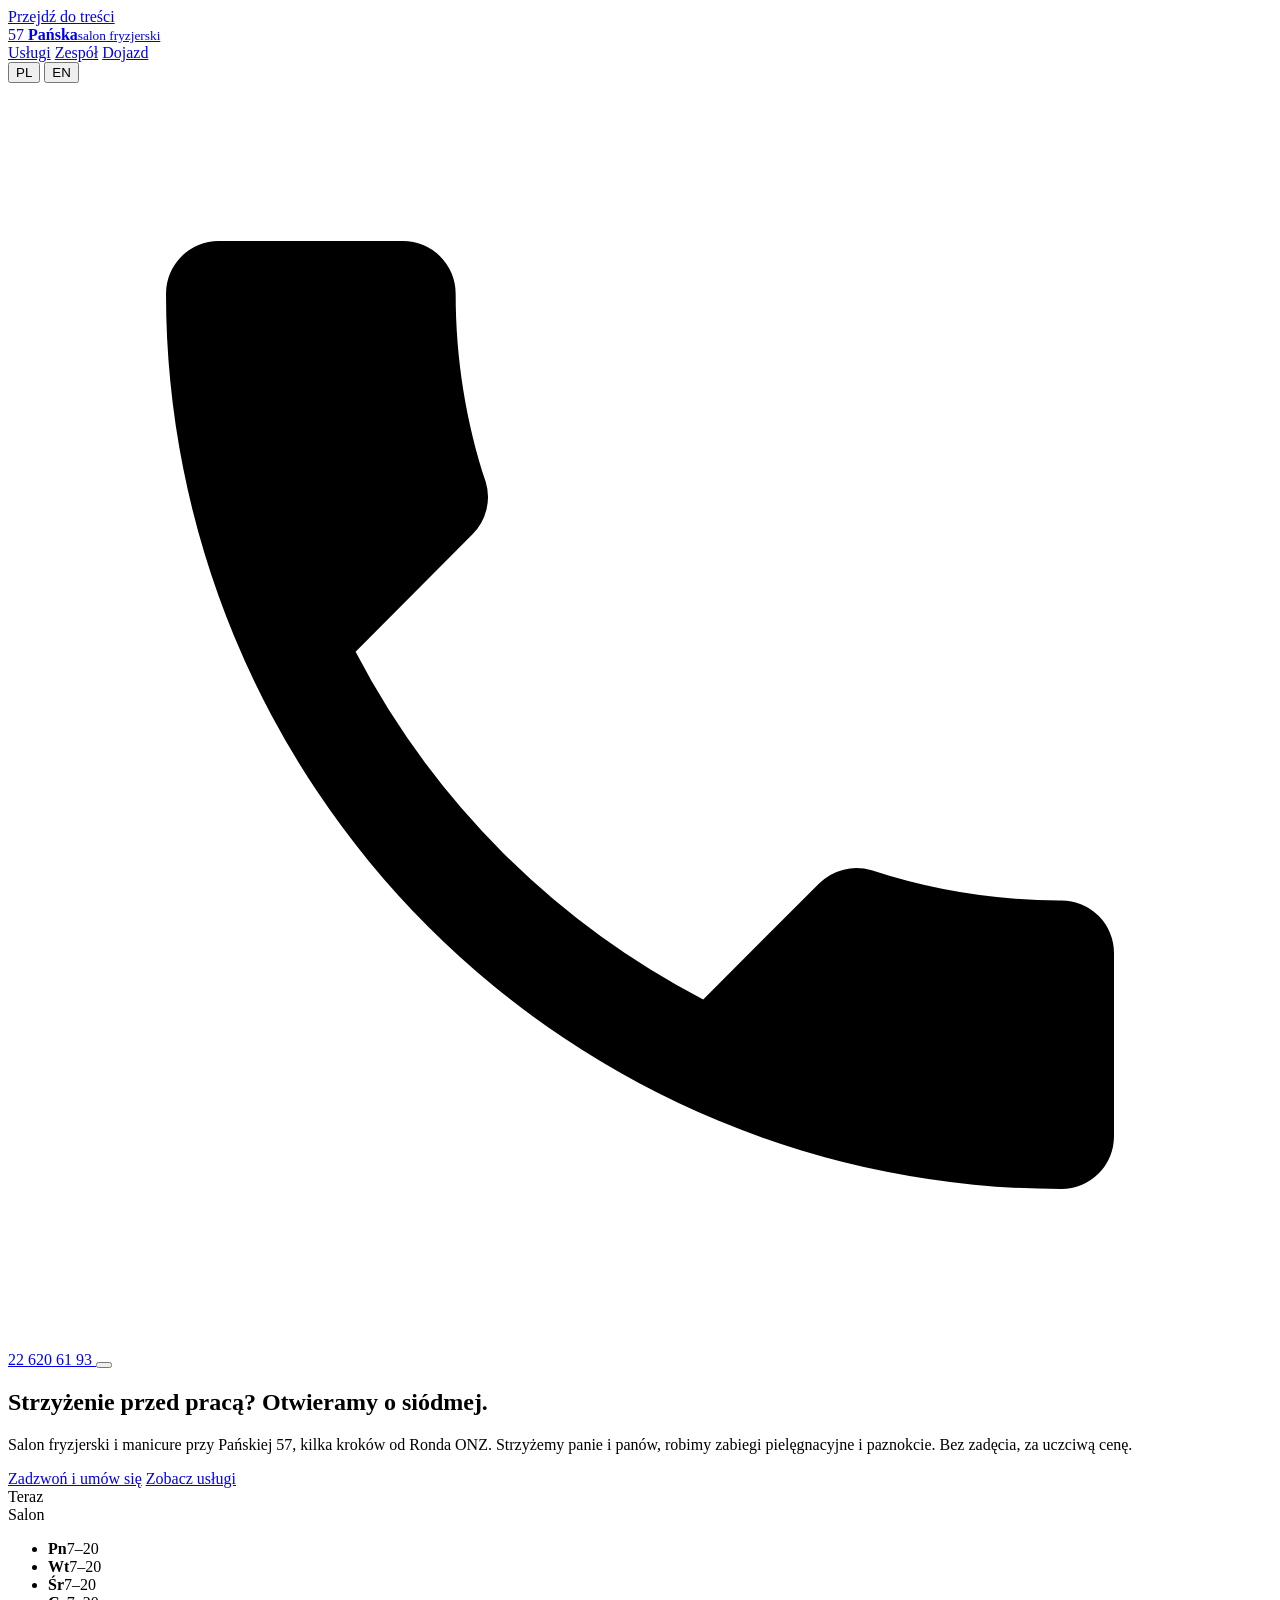
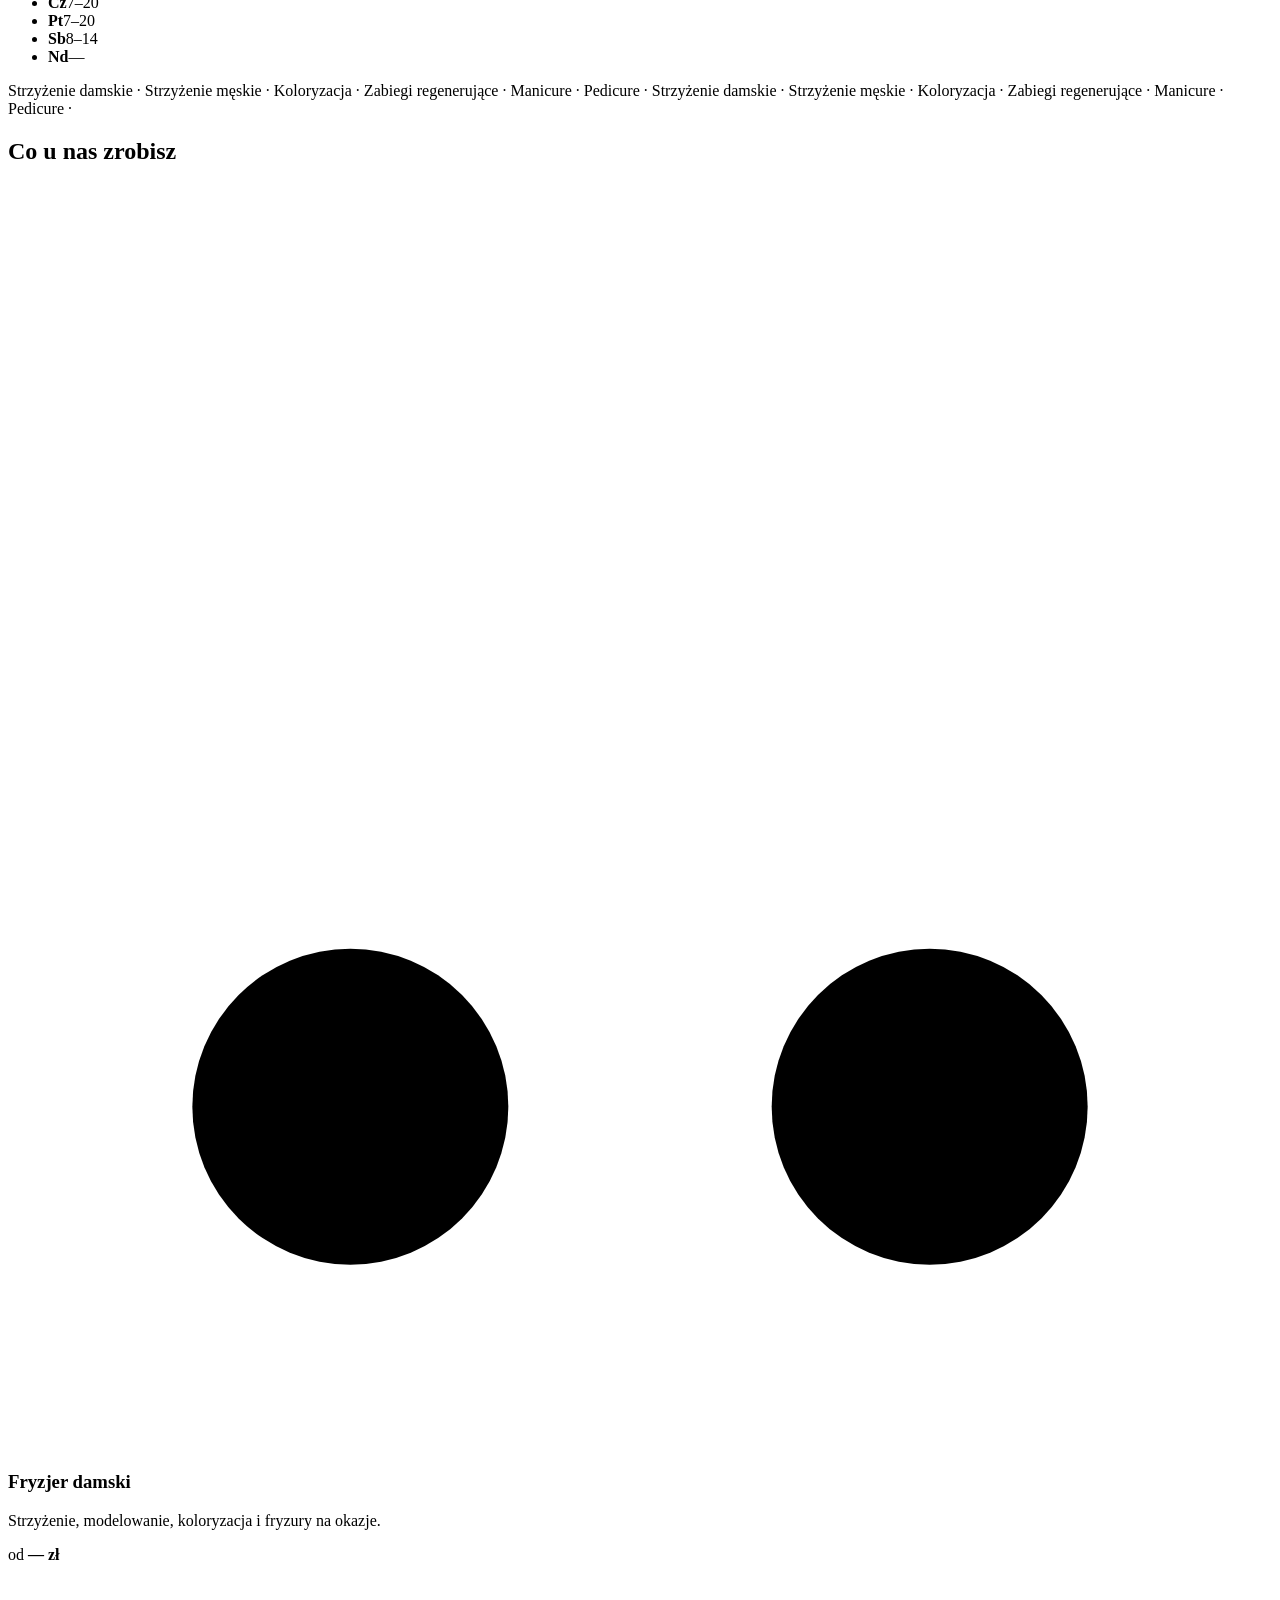
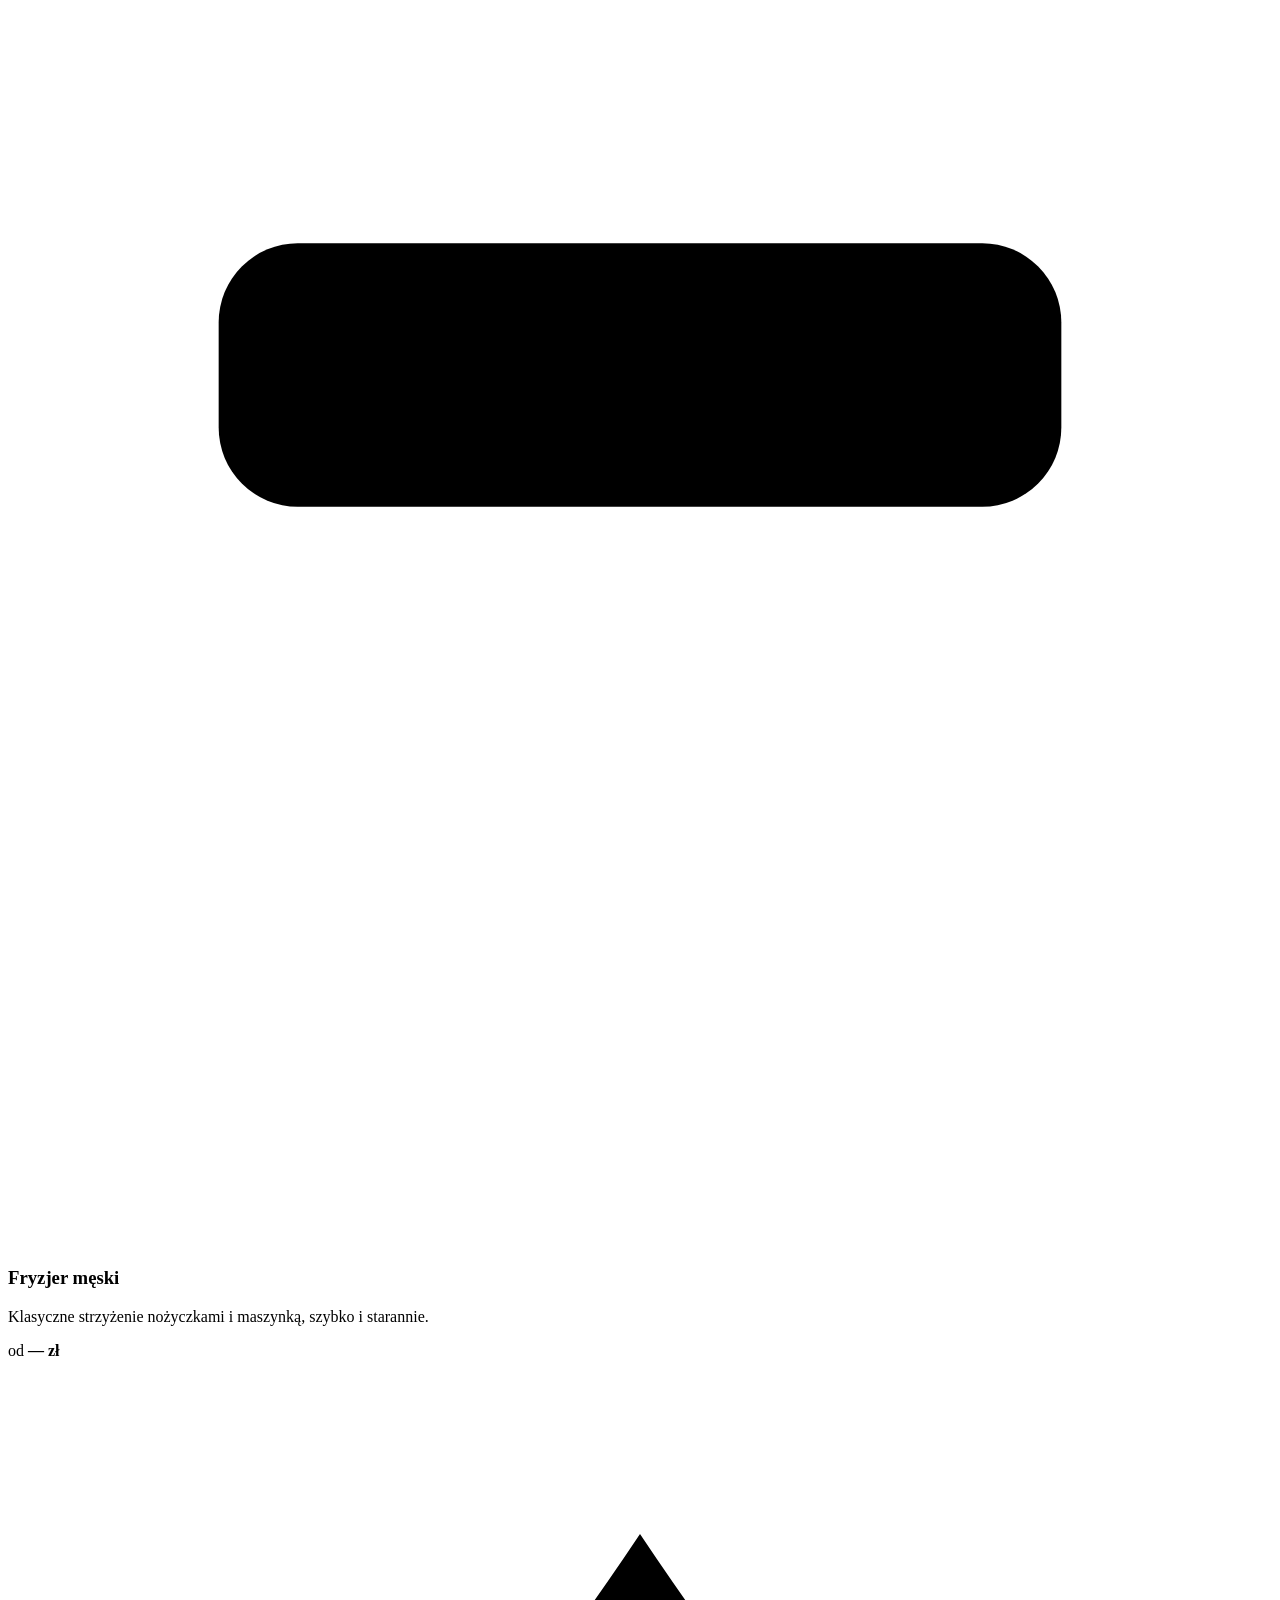
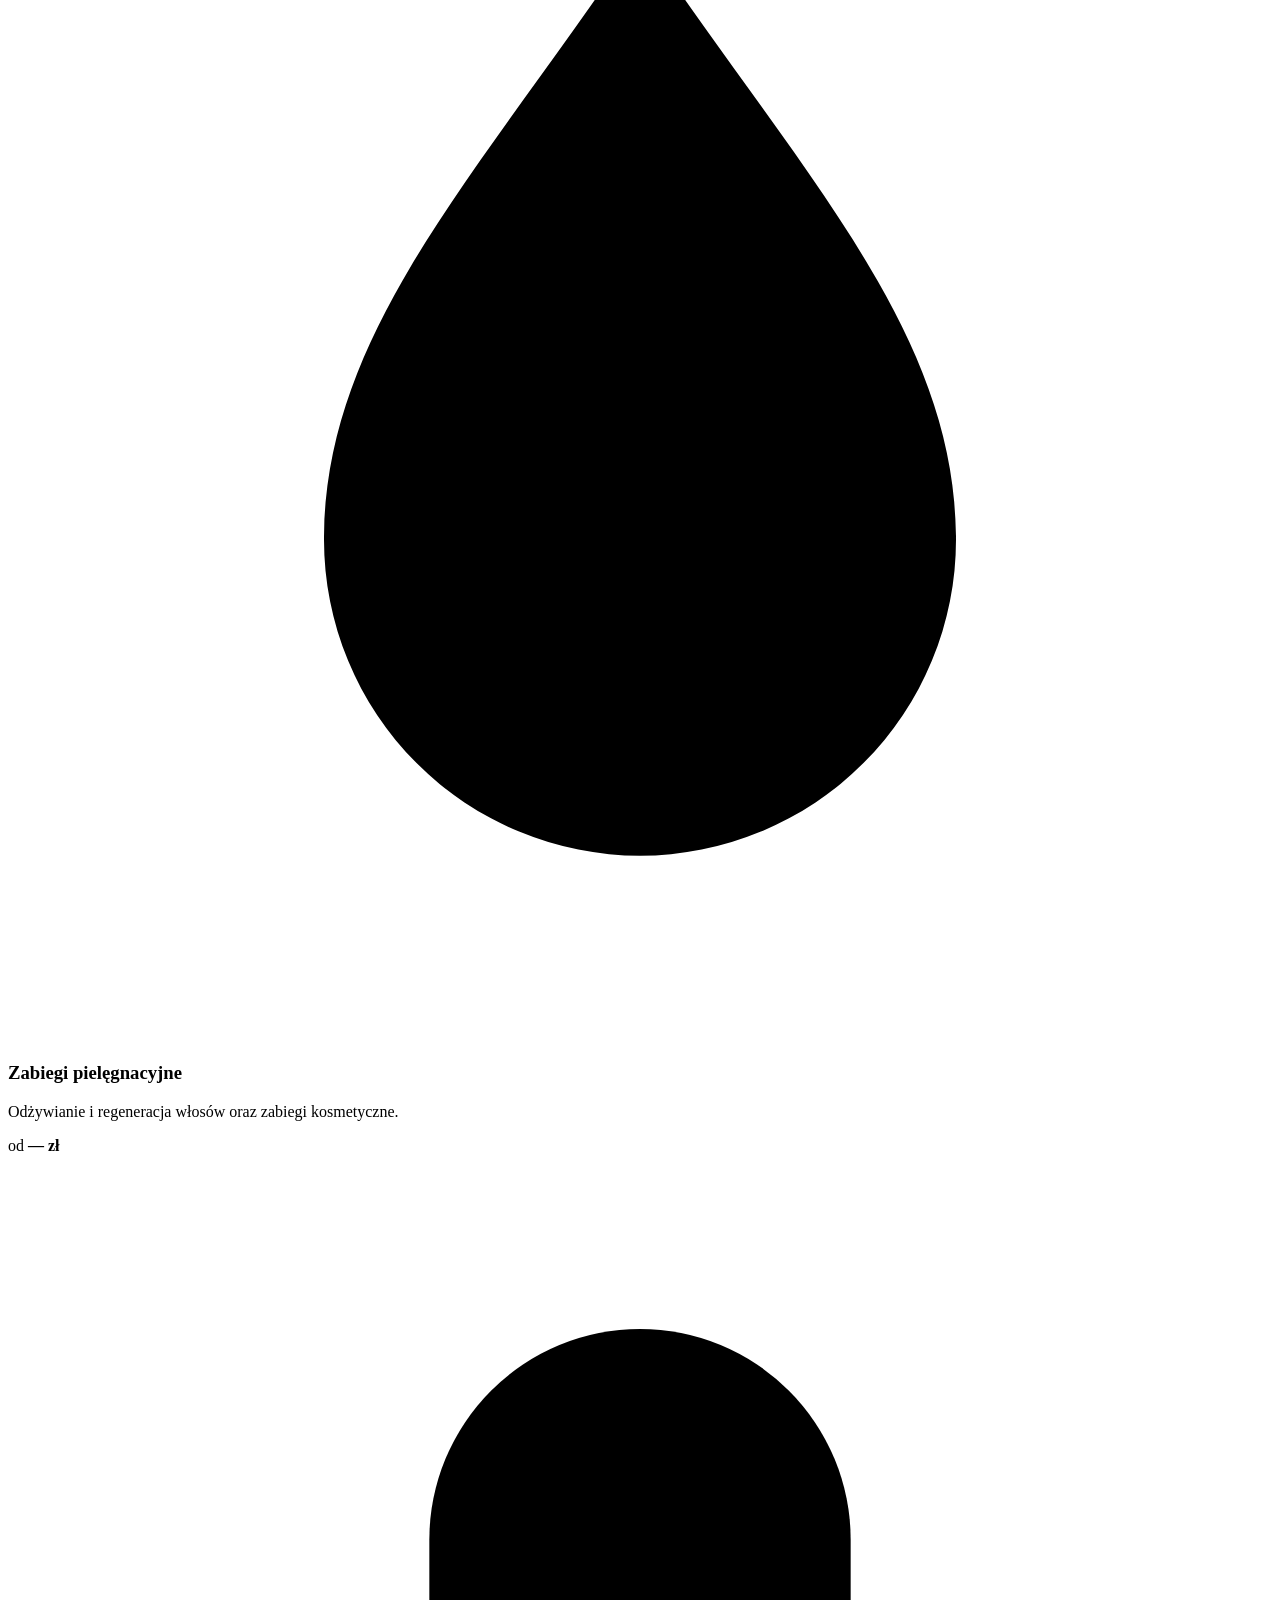
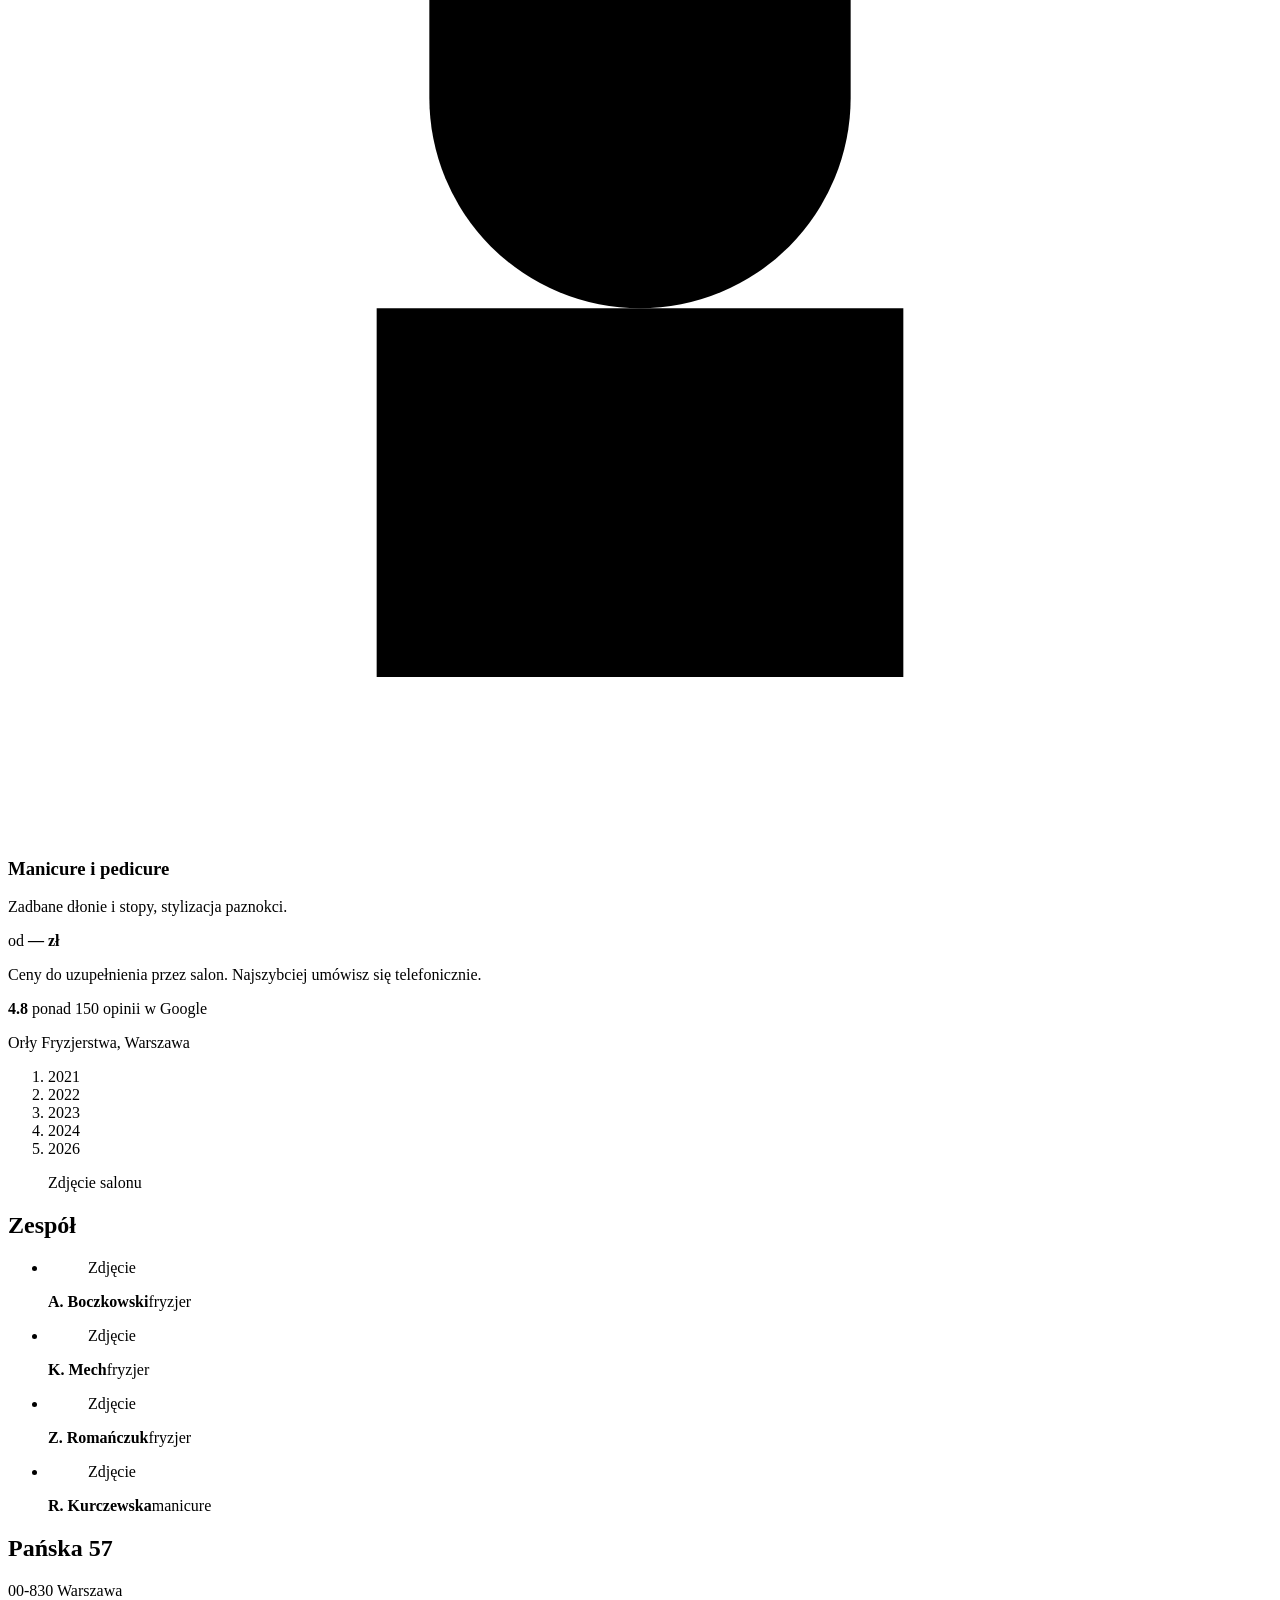
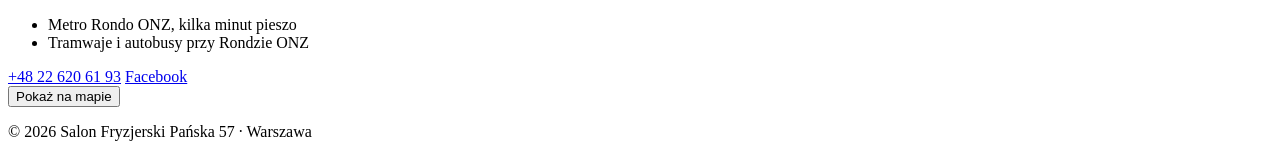
==== panska57/index.html @ f9789826 "Add panska57" ====
<!doctype html>
<html lang="pl">
<head>
  <meta charset="utf-8">
  <meta name="viewport" content="width=device-width, initial-scale=1">
  <meta name="robots" content="noindex, nofollow">
  <title>Salon Fryzjerski Pańska 57 · Warszawa · od 7:00</title>
  <meta name="description" content="Salon fryzjerski i manicure przy Pańskiej 57 w Warszawie. Otwarte od 7:00 rano, strzyżenie damskie i męskie, zabiegi pielęgnacyjne, manicure.">
  <meta name="theme-color" content="#12352b">
  <link rel="preconnect" href="https://fonts.googleapis.com">
  <link rel="preconnect" href="https://fonts.gstatic.com" crossorigin>
  <link rel="stylesheet" href="https://fonts.googleapis.com/css2?family=Zilla+Slab:wght@600;700&family=Work+Sans:wght@400..700&display=swap">
  <link rel="stylesheet" href="css/style.css">
</head>
<body>
  <a class="skip" href="#main" data-i18n="skip">Przejdź do treści</a>

  <header class="top">
    <a class="sign" href="#main">
      <span class="sign__no">57</span>
      <span class="sign__name"><b>Pańska</b><small data-i18n="sign.sub">salon fryzjerski</small></span>
    </a>
    <nav class="nav" id="nav" aria-label="Menu">
      <a href="#uslugi" data-i18n="nav.services">Usługi</a>
      <a href="#zespol" data-i18n="nav.team">Zespół</a>
      <a href="#dojazd" data-i18n="nav.visit">Dojazd</a>
    </nav>
    <div class="top__side">
      <div class="langs" role="group" aria-label="Język">
        <button type="button" data-lang="pl" aria-pressed="true">PL</button>
        <button type="button" data-lang="en" aria-pressed="false">EN</button>
      </div>
      <a class="call" href="tel:+48226206193" aria-label="Zadzwoń">
        <svg viewBox="0 0 24 24" aria-hidden="true"><path d="M6.6 10.8a15.5 15.5 0 0 0 6.6 6.6l2.2-2.2a1 1 0 0 1 1-.25 11.4 11.4 0 0 0 3.6.57 1 1 0 0 1 1 1V20a1 1 0 0 1-1 1A17 17 0 0 1 3 4a1 1 0 0 1 1-1h3.5a1 1 0 0 1 1 1c0 1.25.2 2.45.57 3.57a1 1 0 0 1-.25 1z"/></svg>
        <span>22 620 61 93</span>
      </a>
      <button class="burger" id="burger" type="button" aria-expanded="false" aria-controls="nav" aria-label="Menu">
        <span></span><span></span>
      </button>
    </div>
  </header>

  <main id="main">
    <section class="hero">
      <div class="hero__text">
        <h1 data-i18n="hero.title">Strzyżenie przed pracą? Otwieramy o&nbsp;siódmej.</h1>
        <p class="hero__lead" data-i18n="hero.lead">Salon fryzjerski i&nbsp;manicure przy Pańskiej 57, kilka kroków od Ronda ONZ. Strzyżemy panie i&nbsp;panów, robimy zabiegi pielęgnacyjne i&nbsp;paznokcie. Bez zadęcia, za uczciwą cenę.</p>
        <div class="hero__actions">
          <a class="btn" href="tel:+48226206193" data-i18n="cta.call">Zadzwoń i umów się</a>
          <a class="btn btn--alt" href="#uslugi" data-i18n="cta.services">Zobacz usługi</a>
        </div>
      </div>

      <div class="board" aria-live="polite">
        <div class="board__row">
          <span class="board__label" data-i18n="board.now">Teraz</span>
          <span class="flaps" id="clock"></span>
        </div>
        <div class="board__row">
          <span class="board__label" data-i18n="board.state">Salon</span>
          <span class="board__state" id="state"></span>
        </div>
        <ul class="board__week" id="week">
          <li data-day="1"><b data-i18n="d.mon">Pn</b><span>7–20</span></li>
          <li data-day="2"><b data-i18n="d.tue">Wt</b><span>7–20</span></li>
          <li data-day="3"><b data-i18n="d.wed">Śr</b><span>7–20</span></li>
          <li data-day="4"><b data-i18n="d.thu">Cz</b><span>7–20</span></li>
          <li data-day="5"><b data-i18n="d.fri">Pt</b><span>7–20</span></li>
          <li data-day="6"><b data-i18n="d.sat">Sb</b><span>8–14</span></li>
          <li data-day="0"><b data-i18n="d.sun">Nd</b><span>—</span></li>
        </ul>
      </div>
    </section>

    <div class="stripe" aria-hidden="true">
      <span data-i18n="stripe">Strzyżenie damskie · Strzyżenie męskie · Koloryzacja · Zabiegi regenerujące · Manicure · Pedicure ·</span>
      <span data-i18n="stripe">Strzyżenie damskie · Strzyżenie męskie · Koloryzacja · Zabiegi regenerujące · Manicure · Pedicure ·</span>
    </div>

    <section class="services" id="uslugi">
      <h2 data-i18n="services.title">Co u nas zrobisz</h2>
      <div class="cards">
        <article class="card">
          <span class="card__icon" aria-hidden="true">
            <svg viewBox="0 0 48 48"><circle cx="13" cy="35" r="6"/><circle cx="35" cy="35" r="6"/><path d="M17 31 38 6M31 31 10 6"/></svg>
          </span>
          <h3 data-i18n="s.women">Fryzjer damski</h3>
          <p data-i18n="s.womenP">Strzyżenie, modelowanie, koloryzacja i&nbsp;fryzury na okazje.</p>
          <p class="card__price"><span data-i18n="price.from">od</span> <b>— zł</b></p>
        </article>
        <article class="card">
          <span class="card__icon" aria-hidden="true">
            <svg viewBox="0 0 48 48"><rect x="8" y="10" width="32" height="10" rx="3"/><path d="M12 20v18M18 20v18M24 20v18M30 20v18M36 20v18"/></svg>
          </span>
          <h3 data-i18n="s.men">Fryzjer męski</h3>
          <p data-i18n="s.menP">Klasyczne strzyżenie nożyczkami i&nbsp;maszynką, szybko i&nbsp;starannie.</p>
          <p class="card__price"><span data-i18n="price.from">od</span> <b>— zł</b></p>
        </article>
        <article class="card">
          <span class="card__icon" aria-hidden="true">
            <svg viewBox="0 0 48 48"><path d="M24 6c6 9 12 15 12 23a12 12 0 0 1-24 0c0-8 6-14 12-23z"/><path d="M18 30a6 6 0 0 0 6 6"/></svg>
          </span>
          <h3 data-i18n="s.care">Zabiegi pielęgnacyjne</h3>
          <p data-i18n="s.careP">Odżywianie i&nbsp;regeneracja włosów oraz zabiegi kosmetyczne.</p>
          <p class="card__price"><span data-i18n="price.from">od</span> <b>— zł</b></p>
        </article>
        <article class="card">
          <span class="card__icon" aria-hidden="true">
            <svg viewBox="0 0 48 48"><rect x="16" y="6" width="16" height="22" rx="8"/><path d="M14 28h20v14H14z"/></svg>
          </span>
          <h3 data-i18n="s.nails">Manicure i pedicure</h3>
          <p data-i18n="s.nailsP">Zadbane dłonie i&nbsp;stopy, stylizacja paznokci.</p>
          <p class="card__price"><span data-i18n="price.from">od</span> <b>— zł</b></p>
        </article>
      </div>
      <p class="services__note" data-i18n="services.note">Ceny do uzupełnienia przez salon. Najszybciej umówisz się telefonicznie.</p>
    </section>

    <section class="trust">
      <div class="trust__score">
        <b>4.8</b>
        <span data-i18n="trust.google">ponad 150 opinii w Google</span>
      </div>
      <div class="trust__medals">
        <p data-i18n="trust.orly">Orły Fryzjerstwa, Warszawa</p>
        <ol>
          <li class="bronze">2021</li>
          <li>2022</li>
          <li>2023</li>
          <li>2024</li>
          <li>2026</li>
        </ol>
      </div>
      <figure class="ph ph--wide"><span data-i18n="ph.salon">Zdjęcie salonu</span></figure>
    </section>

    <section class="team" id="zespol">
      <h2 data-i18n="team.title">Zespół</h2>
      <ul class="team__list">
        <li><figure class="ph"><span data-i18n="ph.photo">Zdjęcie</span></figure><b>A. Boczkowski</b><span data-i18n="role.hair">fryzjer</span></li>
        <li><figure class="ph"><span data-i18n="ph.photo">Zdjęcie</span></figure><b>K. Mech</b><span data-i18n="role.hair">fryzjer</span></li>
        <li><figure class="ph"><span data-i18n="ph.photo">Zdjęcie</span></figure><b>Z. Romańczuk</b><span data-i18n="role.hair">fryzjer</span></li>
        <li><figure class="ph"><span data-i18n="ph.photo">Zdjęcie</span></figure><b>R. Kurczewska</b><span data-i18n="role.nails">manicure</span></li>
      </ul>
    </section>

    <section class="visit" id="dojazd">
      <div class="visit__text">
        <h2 data-i18n="visit.title">Pańska 57</h2>
        <p class="visit__addr">00-830 Warszawa</p>
        <ul class="routes">
          <li data-i18n="visit.metro">Metro Rondo ONZ, kilka minut pieszo</li>
          <li data-i18n="visit.tram">Tramwaje i autobusy przy Rondzie ONZ</li>
        </ul>
        <div class="visit__actions">
          <a class="btn" href="tel:+48226206193">+48 22 620 61 93</a>
          <a class="btn btn--alt" href="https://www.facebook.com/fryzjerpanska57/" target="_blank" rel="noopener">Facebook</a>
        </div>
      </div>
      <div class="map" id="map">
        <button type="button" id="mapBtn"><span data-i18n="map.show">Pokaż na mapie</span></button>
      </div>
    </section>
  </main>

  <footer class="foot">
    <p>© 2026 Salon Fryzjerski Pańska 57 · Warszawa</p>
  </footer>

  <script src="js/main.js"></script>
</body>
</html>
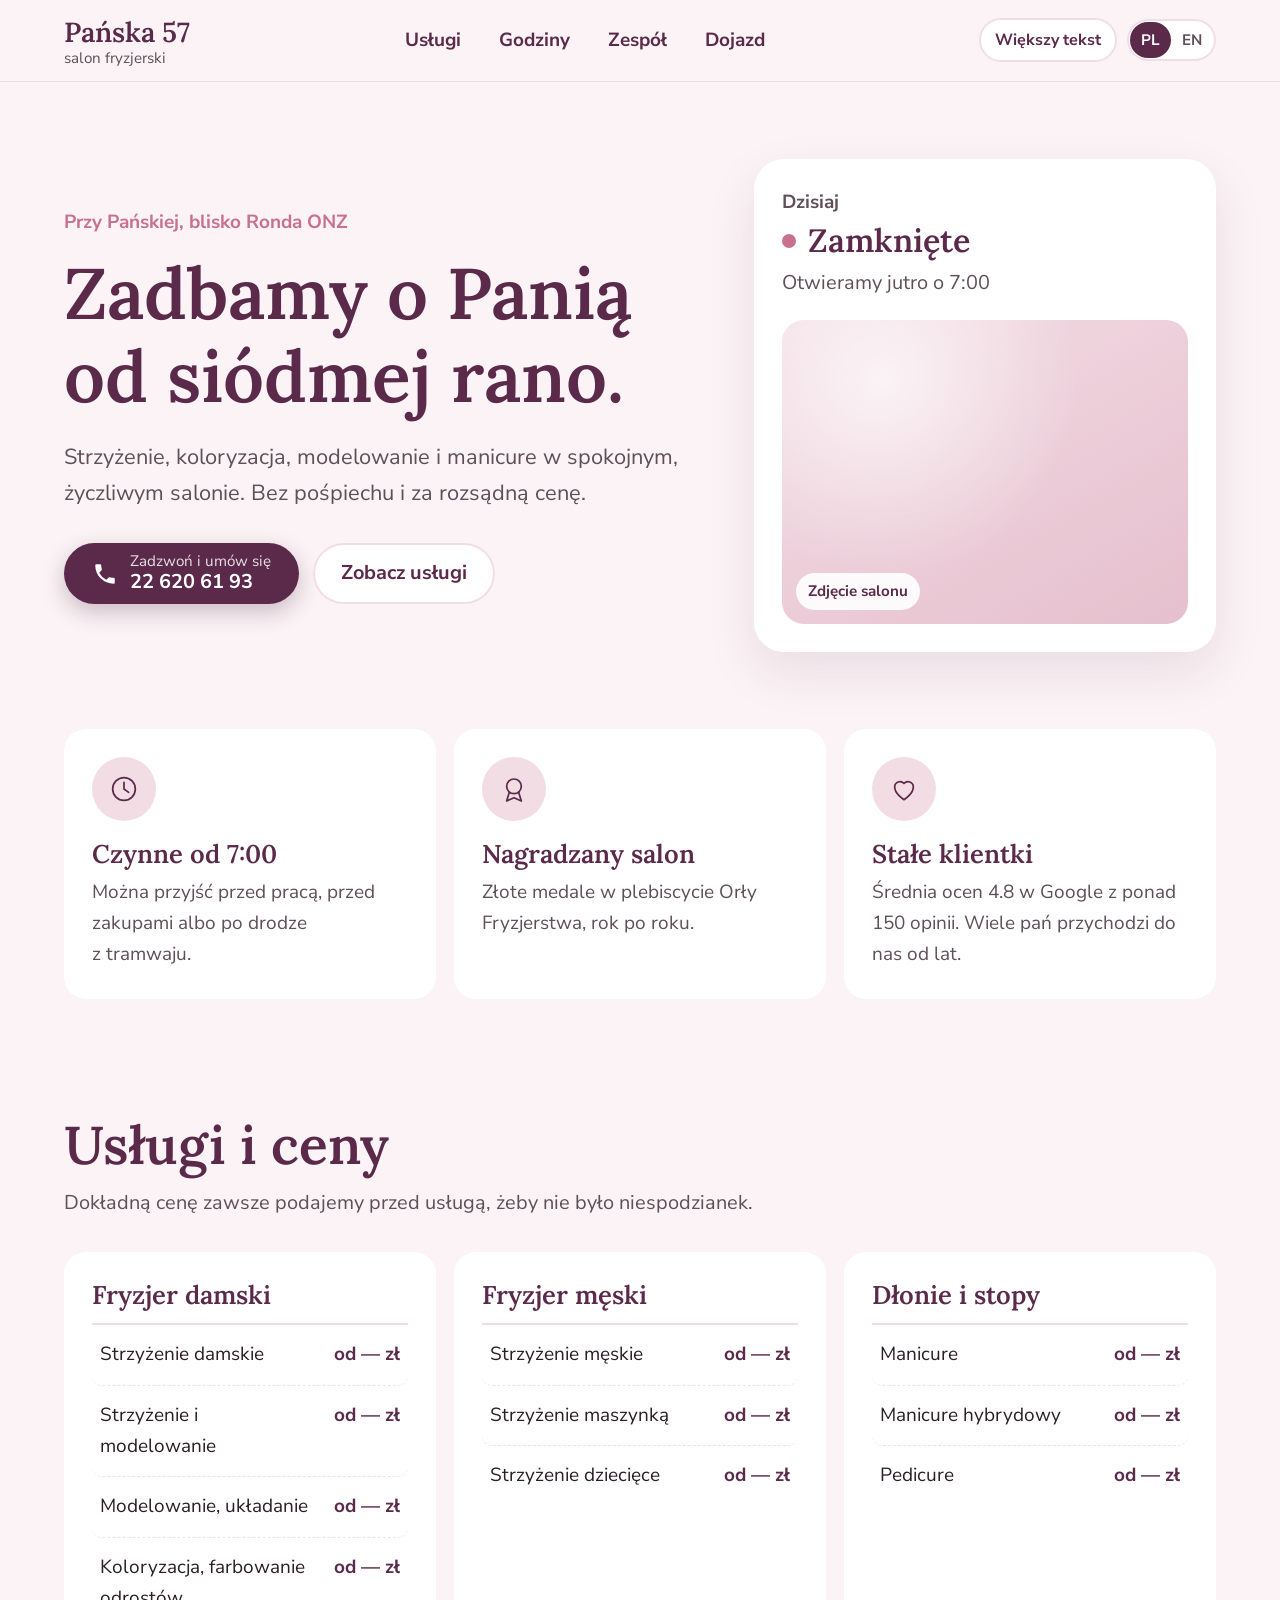
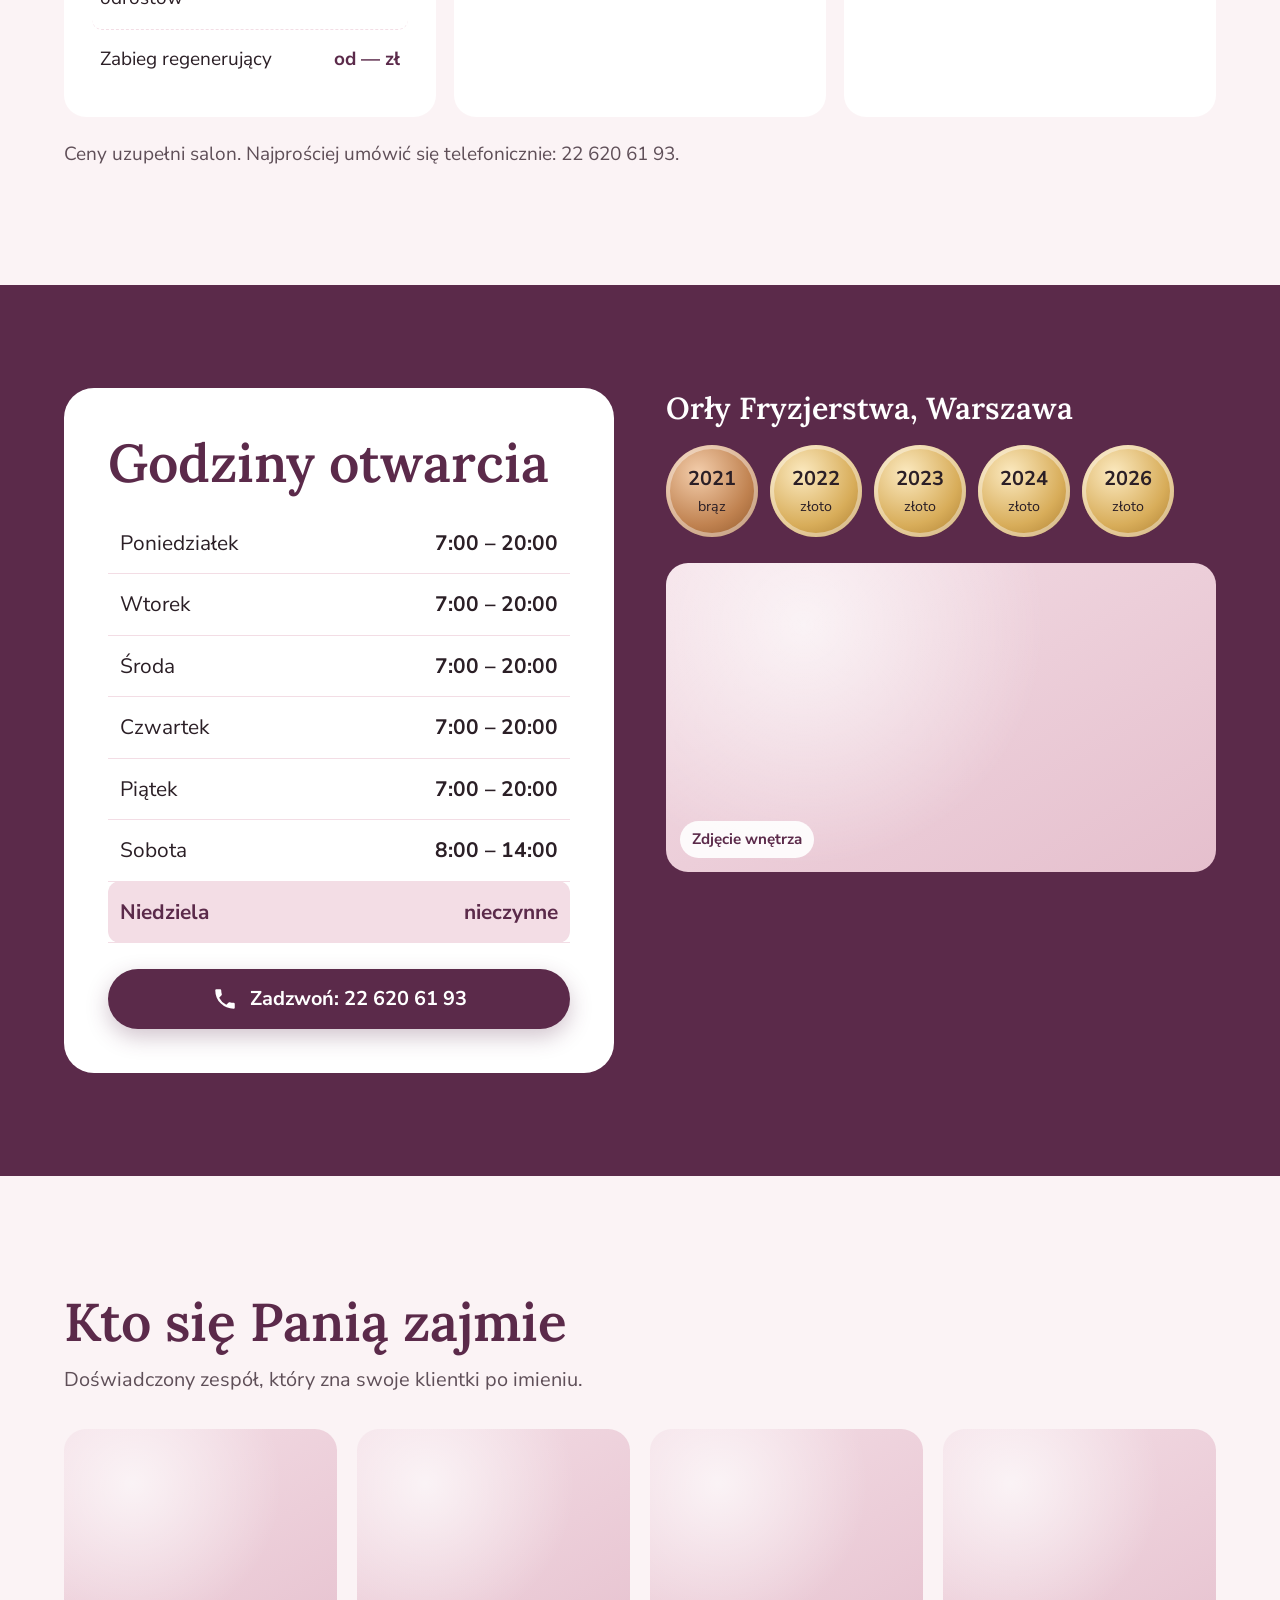
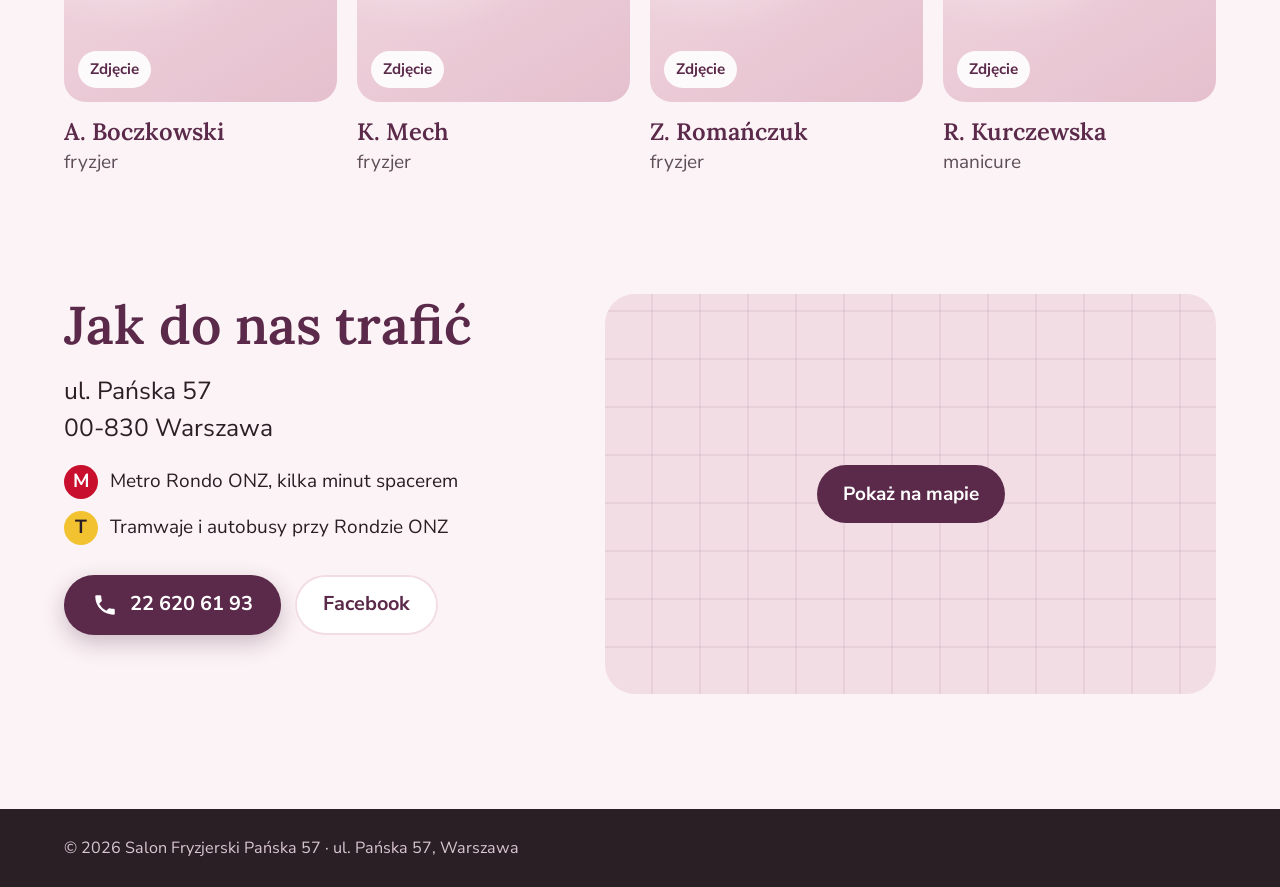
==== commit ccc6d871: "Rename index 2.html to index.html" ====
--- a/panska57/index.html
+++ b/panska57/index.html
@@ -4,38 +4,1021 @@
   <meta charset="utf-8">
   <meta name="viewport" content="width=device-width, initial-scale=1">
   <meta name="robots" content="noindex, nofollow">
-  <title>Salon Fryzjerski Pańska 57 · Warszawa · od 7:00</title>
-  <meta name="description" content="Salon fryzjerski i manicure przy Pańskiej 57 w Warszawie. Otwarte od 7:00 rano, strzyżenie damskie i męskie, zabiegi pielęgnacyjne, manicure.">
-  <meta name="theme-color" content="#12352b">
-  <link rel="preconnect" href="https://fonts.googleapis.com">
-  <link rel="preconnect" href="https://fonts.gstatic.com" crossorigin>
-  <link rel="stylesheet" href="https://fonts.googleapis.com/css2?family=Zilla+Slab:wght@600;700&family=Work+Sans:wght@400..700&display=swap">
-  <link rel="stylesheet" href="css/style.css">
+  <title>Salon Fryzjerski Pańska 57 · Warszawa</title>
+  <meta name="description" content="Salon fryzjerski i manicure przy Pańskiej 57 w Warszawie. Czynne od 7:00 rano. Strzyżenie, koloryzacja, modelowanie, manicure.">
+  <meta name="theme-color" content="#5b2a4a">
+  <style>
+@font-face {
+  font-family: 'Lora';
+  src: url([data-uri]) format('woff');
+  font-weight: 400 700;
+  font-display: swap;
+}
+
+@font-face {
+  font-family: 'Nunito Sans';
+  src: url([data-uri]) format('woff');
+  font-weight: 200 1000;
+  font-display: swap;
+}
+
+:root {
+  --plum: #5b2a4a;
+  --plum-2: #7a3d63;
+  --rose: #c9708f;
+  --blush: #fbf3f5;
+  --petal: #f3dde5;
+  --gold: #a8792c;
+  --ink: #2b1f26;
+  --muted: #5f4f58;
+  --white: #ffffff;
+  --serif: 'Lora', Georgia, serif;
+  --sans: 'Nunito Sans', Verdana, sans-serif;
+  --pad: clamp(18px, 5vw, 64px);
+  --radius: 22px;
+  --ease: cubic-bezier(.25, .8, .25, 1);
+  font-size: 19px;
+}
+
+:root.is-big {
+  font-size: 22px;
+}
+
+*,
+*::before,
+*::after {
+  box-sizing: border-box;
+}
+
+html {
+  scroll-behavior: smooth;
+  -webkit-text-size-adjust: 100%;
+}
+
+body {
+  margin: 0;
+  background: var(--blush);
+  color: var(--ink);
+  font: 400 1rem/1.65 var(--sans);
+  overflow-x: hidden;
+}
+
+h1,
+h2,
+h3 {
+  font-family: var(--serif);
+  font-weight: 600;
+  line-height: 1.15;
+  margin: 0;
+  color: var(--plum);
+}
+
+h2 {
+  font-size: clamp(1.9rem, 4.2vw, 2.8rem);
+}
+
+h3 {
+  font-size: 1.35rem;
+}
+
+a {
+  color: inherit;
+}
+
+:focus-visible {
+  outline: 3px solid var(--gold);
+  outline-offset: 3px;
+}
+
+.sr {
+  position: absolute;
+  width: 1px;
+  height: 1px;
+  overflow: hidden;
+  clip: rect(0 0 0 0);
+}
+
+.skip {
+  position: absolute;
+  left: 16px;
+  top: -80px;
+  z-index: 60;
+  background: var(--plum);
+  color: var(--white);
+  padding: 12px 16px;
+  border-radius: 12px;
+}
+
+.skip:focus {
+  top: 12px;
+}
+
+.btn {
+  display: inline-flex;
+  align-items: center;
+  justify-content: center;
+  gap: 12px;
+  min-height: 60px;
+  padding: 10px 28px;
+  border-radius: 999px;
+  font-weight: 700;
+  font-size: 1.05rem;
+  text-decoration: none;
+  transition: transform .2s var(--ease), box-shadow .2s var(--ease), background .2s;
+}
+
+.btn svg {
+  width: 26px;
+  height: 26px;
+  fill: currentColor;
+  flex: none;
+}
+
+.btn--call {
+  background: var(--plum);
+  color: var(--white);
+  box-shadow: 0 8px 22px rgba(91, 42, 74, .28);
+}
+
+.btn--call:hover {
+  background: var(--plum-2);
+  transform: translateY(-2px);
+  box-shadow: 0 12px 28px rgba(91, 42, 74, .32);
+}
+
+.btn--call span {
+  display: flex;
+  flex-direction: column;
+  line-height: 1.15;
+  text-align: left;
+}
+
+.btn--call small {
+  font-weight: 400;
+  font-size: .8rem;
+  opacity: .85;
+}
+
+.btn--soft {
+  background: var(--white);
+  color: var(--plum);
+  box-shadow: inset 0 0 0 2px var(--petal);
+}
+
+.btn--soft:hover {
+  box-shadow: inset 0 0 0 2px var(--rose);
+  transform: translateY(-2px);
+}
+
+.btn--full {
+  width: 100%;
+  margin-top: 26px;
+}
+
+.top {
+  position: sticky;
+  top: 0;
+  z-index: 30;
+  display: flex;
+  align-items: center;
+  justify-content: space-between;
+  gap: 16px;
+  padding: 14px var(--pad);
+  background: rgba(251, 243, 245, .94);
+  backdrop-filter: blur(10px);
+  -webkit-backdrop-filter: blur(10px);
+  border-bottom: 1px solid var(--petal);
+}
+
+.logo {
+  display: flex;
+  flex-direction: column;
+  text-decoration: none;
+  line-height: 1.1;
+}
+
+.logo__name {
+  font: 600 1.45rem var(--serif);
+  color: var(--plum);
+}
+
+.logo__sub {
+  font-size: .8rem;
+  color: var(--muted);
+}
+
+.nav {
+  display: flex;
+  gap: 6px;
+}
+
+.nav a {
+  padding: 10px 16px;
+  border-radius: 999px;
+  text-decoration: none;
+  font-weight: 700;
+  color: var(--plum);
+  transition: background .2s;
+}
+
+.nav a:hover {
+  background: var(--petal);
+}
+
+.top__side {
+  display: flex;
+  align-items: center;
+  gap: 10px;
+}
+
+.textsize {
+  border: 2px solid var(--petal);
+  background: var(--white);
+  color: var(--plum);
+  font: 700 .85rem var(--sans);
+  padding: 9px 14px;
+  border-radius: 999px;
+  cursor: pointer;
+  transition: border-color .2s, background .2s;
+}
+
+.textsize__short {
+  display: none;
+  font-size: 1rem;
+}
+
+.textsize:hover {
+  border-color: var(--rose);
+}
+
+.textsize[aria-pressed="true"] {
+  background: var(--plum);
+  border-color: var(--plum);
+  color: var(--white);
+}
+
+.langs {
+  display: flex;
+  background: var(--white);
+  border-radius: 999px;
+  padding: 3px;
+  box-shadow: inset 0 0 0 2px var(--petal);
+}
+
+.langs button {
+  border: 0;
+  background: none;
+  font: 700 .8rem var(--sans);
+  color: var(--muted);
+  padding: 8px 11px;
+  border-radius: 999px;
+  cursor: pointer;
+}
+
+.langs button[aria-pressed="true"] {
+  background: var(--plum);
+  color: var(--white);
+}
+
+.burger {
+  display: none;
+  align-items: center;
+  gap: 10px;
+  min-height: 48px;
+  padding: 0 16px;
+  border: 0;
+  border-radius: 999px;
+  background: var(--plum);
+  color: var(--white);
+  font: 700 .9rem var(--sans);
+  cursor: pointer;
+}
+
+.burger__lines {
+  position: relative;
+  width: 18px;
+  height: 12px;
+}
+
+.burger__lines span {
+  position: absolute;
+  left: 0;
+  right: 0;
+  height: 2px;
+  background: currentColor;
+  transition: transform .3s var(--ease);
+}
+
+.burger__lines span:first-child {
+  top: 1px;
+}
+
+.burger__lines span:last-child {
+  bottom: 1px;
+}
+
+.burger[aria-expanded="true"] .burger__lines span:first-child {
+  transform: translateY(4px) rotate(45deg);
+}
+
+.burger[aria-expanded="true"] .burger__lines span:last-child {
+  transform: translateY(-4px) rotate(-45deg);
+}
+
+.hero {
+  display: grid;
+  grid-template-columns: 1.15fr .85fr;
+  gap: clamp(28px, 5vw, 72px);
+  align-items: center;
+  padding: clamp(36px, 6vw, 96px) var(--pad);
+}
+
+.hero__kicker {
+  margin: 0 0 14px;
+  color: var(--rose);
+  font-weight: 700;
+}
+
+.hero h1 {
+  font-size: clamp(2.3rem, 5.6vw, 4.2rem);
+  max-width: 13em;
+}
+
+.hero__lead {
+  font-size: 1.15rem;
+  color: var(--muted);
+  max-width: 30em;
+  margin: 22px 0 32px;
+}
+
+.hero__actions {
+  display: flex;
+  flex-wrap: wrap;
+  gap: 14px;
+}
+
+.today {
+  background: var(--white);
+  border-radius: 30px;
+  padding: 28px;
+  box-shadow: 0 20px 50px rgba(91, 42, 74, .1);
+}
+
+.today__label {
+  margin: 0;
+  color: var(--muted);
+  font-weight: 700;
+}
+
+.today__state {
+  margin: 4px 0 0;
+  font: 600 1.7rem/1.2 var(--serif);
+  color: var(--plum);
+  display: flex;
+  align-items: center;
+  gap: 12px;
+}
+
+.today__state::before {
+  content: '';
+  flex: none;
+  width: 14px;
+  height: 14px;
+  border-radius: 50%;
+  background: var(--rose);
+}
+
+.today__state.is-open::before {
+  background: #3e9b63;
+  box-shadow: 0 0 0 6px rgba(62, 155, 99, .16);
+}
+
+.today__hours {
+  margin: 6px 0 20px;
+  font-size: 1.05rem;
+  color: var(--muted);
+}
+
+.ph {
+  position: relative;
+  margin: 0;
+  border-radius: var(--radius);
+  background:
+    radial-gradient(circle at 25% 20%, rgba(255, 255, 255, .7), transparent 50%),
+    linear-gradient(150deg, var(--petal), #e5bfcd);
+  display: flex;
+  align-items: flex-end;
+  padding: 14px;
+  overflow: hidden;
+}
+
+.ph span {
+  font-size: .8rem;
+  font-weight: 700;
+  color: var(--plum);
+  background: rgba(255, 255, 255, .9);
+  padding: 6px 12px;
+  border-radius: 999px;
+}
+
+.ph--hero {
+  aspect-ratio: 4 / 3;
+}
+
+.ph--wide {
+  aspect-ratio: 16 / 9;
+  margin-top: 26px;
+}
+
+.ph--person {
+  aspect-ratio: 1;
+  transition: transform .4s var(--ease);
+}
+
+.why {
+  padding: 0 var(--pad);
+}
+
+.why__list {
+  list-style: none;
+  margin: 0;
+  padding: 0;
+  display: grid;
+  grid-template-columns: repeat(3, 1fr);
+  gap: 18px;
+}
+
+.why__list li {
+  background: var(--white);
+  border-radius: var(--radius);
+  padding: 28px;
+  transition: transform .3s var(--ease), box-shadow .3s var(--ease);
+}
+
+.why__list li:hover {
+  transform: translateY(-4px);
+  box-shadow: 0 16px 36px rgba(91, 42, 74, .1);
+}
+
+.why__icon {
+  display: grid;
+  place-items: center;
+  width: 64px;
+  height: 64px;
+  border-radius: 50%;
+  background: var(--petal);
+  margin-bottom: 18px;
+}
+
+.why__icon svg {
+  width: 32px;
+  height: 32px;
+  fill: none;
+  stroke: var(--plum);
+  stroke-width: 2.6;
+  stroke-linecap: round;
+  stroke-linejoin: round;
+}
+
+.why__list p {
+  margin: 8px 0 0;
+  color: var(--muted);
+}
+
+.section__head {
+  max-width: 40em;
+  margin-bottom: 32px;
+}
+
+.section__head p {
+  color: var(--muted);
+  margin: 12px 0 0;
+  font-size: 1.05rem;
+}
+
+.services {
+  padding: clamp(72px, 9vw, 120px) var(--pad);
+}
+
+.menus {
+  display: grid;
+  grid-template-columns: repeat(3, 1fr);
+  gap: 18px;
+}
+
+.menu {
+  background: var(--white);
+  border-radius: var(--radius);
+  padding: 28px;
+}
+
+.menu h3 {
+  padding-bottom: 14px;
+  border-bottom: 2px solid var(--petal);
+}
+
+.menu ul {
+  list-style: none;
+  margin: 0;
+  padding: 0;
+}
+
+.menu li {
+  display: flex;
+  justify-content: space-between;
+  align-items: baseline;
+  gap: 16px;
+  padding: 14px 8px;
+  border-bottom: 1px dashed var(--petal);
+  border-radius: 10px;
+  transition: background .2s;
+}
+
+.menu li:last-child {
+  border-bottom: 0;
+}
+
+.menu li:hover {
+  background: var(--blush);
+}
+
+.menu b {
+  white-space: nowrap;
+  color: var(--plum);
+}
+
+.note {
+  margin: 22px 0 0;
+  color: var(--muted);
+}
+
+.hours {
+  display: grid;
+  grid-template-columns: 1fr 1fr;
+  gap: clamp(24px, 4vw, 56px);
+  align-items: start;
+  padding: clamp(56px, 8vw, 104px) var(--pad);
+  background: var(--plum);
+}
+
+.hours__card {
+  background: var(--white);
+  border-radius: 30px;
+  padding: clamp(24px, 4vw, 44px);
+}
+
+.hours table {
+  width: 100%;
+  border-collapse: collapse;
+  margin-top: 20px;
+  font-size: 1.1rem;
+}
+
+.hours th,
+.hours td {
+  padding: 13px 12px;
+  text-align: left;
+  font-weight: 400;
+  border-bottom: 1px solid var(--petal);
+}
+
+.hours td {
+  text-align: right;
+  white-space: nowrap;
+  font-weight: 700;
+}
+
+.hours tr.is-today th,
+.hours tr.is-today td {
+  background: var(--petal);
+  color: var(--plum);
+  font-weight: 700;
+}
+
+.hours tr.is-today th {
+  border-radius: 12px 0 0 12px;
+}
+
+.hours tr.is-today td {
+  border-radius: 0 12px 12px 0;
+}
+
+.medals {
+  color: var(--white);
+}
+
+.medals__title {
+  margin: 0 0 18px;
+  font: 600 1.6rem var(--serif);
+}
+
+.medals ol {
+  list-style: none;
+  margin: 0;
+  padding: 0;
+  display: flex;
+  flex-wrap: wrap;
+  gap: 12px;
+}
+
+.medals li {
+  display: flex;
+  flex-direction: column;
+  align-items: center;
+  justify-content: center;
+  width: 92px;
+  height: 92px;
+  border-radius: 50%;
+  color: var(--ink);
+  background: radial-gradient(circle at 35% 30%, #fbe9bf, #d8ad5a 60%, #a8792c);
+  box-shadow: inset 0 0 0 4px rgba(255, 255, 255, .4);
+  transition: transform .3s var(--ease);
+}
+
+.medals li.bronze {
+  background: radial-gradient(circle at 35% 30%, #f3cdab, #c08250 60%, #8c5428);
+}
+
+.medals li:hover {
+  transform: translateY(-4px);
+}
+
+.medals li b {
+  font-size: 1.05rem;
+}
+
+.medals li span {
+  font-size: .75rem;
+}
+
+.team {
+  padding: clamp(72px, 9vw, 120px) var(--pad);
+}
+
+.team__list {
+  list-style: none;
+  margin: 0;
+  padding: 0;
+  display: grid;
+  grid-template-columns: repeat(4, 1fr);
+  gap: 20px;
+}
+
+.team__list li {
+  display: flex;
+  flex-direction: column;
+}
+
+.team__list li:hover .ph--person {
+  transform: translateY(-5px);
+}
+
+.team__list b {
+  margin-top: 14px;
+  font: 600 1.25rem var(--serif);
+  color: var(--plum);
+}
+
+.team__list li > span {
+  color: var(--muted);
+}
+
+.visit {
+  display: grid;
+  grid-template-columns: 1fr 1.2fr;
+  gap: 32px;
+  padding: 0 var(--pad) clamp(72px, 9vw, 120px);
+}
+
+.visit address {
+  font-style: normal;
+  font-size: 1.3rem;
+  margin: 18px 0;
+  line-height: 1.5;
+}
+
+.routes {
+  list-style: none;
+  padding: 0;
+  margin: 0 0 30px;
+  display: grid;
+  gap: 12px;
+}
+
+.routes li {
+  display: flex;
+  gap: 12px;
+  align-items: center;
+}
+
+.routes li::before {
+  content: 'M';
+  display: grid;
+  place-items: center;
+  flex: none;
+  width: 34px;
+  height: 34px;
+  border-radius: 50%;
+  background: #c8102e;
+  color: var(--white);
+  font-weight: 700;
+}
+
+.routes li + li::before {
+  content: 'T';
+  background: #f2c230;
+  color: var(--ink);
+}
+
+.visit__actions {
+  display: flex;
+  flex-wrap: wrap;
+  gap: 14px;
+}
+
+.map {
+  min-height: 400px;
+  border-radius: 30px;
+  overflow: hidden;
+  background:
+    repeating-linear-gradient(0deg, transparent 0 46px, rgba(91, 42, 74, .07) 46px 48px),
+    repeating-linear-gradient(90deg, transparent 0 46px, rgba(91, 42, 74, .07) 46px 48px),
+    var(--petal);
+  display: grid;
+}
+
+.map button {
+  border: 0;
+  background: none;
+  cursor: pointer;
+  font: 700 1rem var(--sans);
+}
+
+.map button span {
+  display: inline-block;
+  padding: 16px 26px;
+  border-radius: 999px;
+  background: var(--plum);
+  color: var(--white);
+  transition: transform .2s var(--ease);
+}
+
+.map button:hover span {
+  transform: scale(1.05);
+}
+
+.map iframe {
+  width: 100%;
+  height: 100%;
+  min-height: 400px;
+  border: 0;
+}
+
+.foot {
+  padding: 26px var(--pad);
+  background: var(--ink);
+  color: #d9c7d0;
+  font-size: .85rem;
+}
+
+.foot p {
+  margin: 0;
+}
+
+.callbar {
+  display: none;
+}
+
+[id] {
+  scroll-margin-top: 90px;
+}
+
+@media (max-width: 1050px) {
+  .nav {
+    position: fixed;
+    top: 78px;
+    left: 12px;
+    right: 12px;
+    flex-direction: column;
+    gap: 4px;
+    padding: 12px;
+    background: var(--white);
+    border-radius: 24px;
+    box-shadow: 0 24px 60px rgba(91, 42, 74, .2);
+    opacity: 0;
+    visibility: hidden;
+    transform: translateY(-8px);
+    transition: opacity .25s, transform .3s var(--ease), visibility .25s;
+  }
+
+  .nav.is-open {
+    opacity: 1;
+    visibility: visible;
+    transform: none;
+  }
+
+  .nav a {
+    font: 600 1.5rem var(--serif);
+    padding: 14px 18px;
+  }
+
+  .burger {
+    display: inline-flex;
+  }
+
+  .hero,
+  .hours,
+  .visit {
+    grid-template-columns: minmax(0, 1fr);
+  }
+
+  .why__list,
+  .menus {
+    grid-template-columns: 1fr;
+  }
+
+  .team__list {
+    grid-template-columns: repeat(2, 1fr);
+  }
+
+  .callbar {
+    position: fixed;
+    left: 0;
+    right: 0;
+    bottom: 0;
+    z-index: 40;
+    display: grid;
+    grid-template-columns: 1.4fr 1fr;
+    gap: 10px;
+    padding: 10px 12px calc(10px + env(safe-area-inset-bottom));
+    background: rgba(251, 243, 245, .96);
+    border-top: 1px solid var(--petal);
+  }
+
+  .callbar a {
+    display: flex;
+    align-items: center;
+    justify-content: center;
+    gap: 10px;
+    min-height: 56px;
+    border-radius: 999px;
+    font-weight: 700;
+    text-decoration: none;
+    background: var(--white);
+    color: var(--plum);
+    box-shadow: inset 0 0 0 2px var(--petal);
+  }
+
+  .callbar a:first-child {
+    background: var(--plum);
+    color: var(--white);
+    box-shadow: none;
+  }
+
+  .callbar svg {
+    width: 24px;
+    height: 24px;
+    fill: currentColor;
+  }
+
+  .foot {
+    padding-bottom: 110px;
+  }
+}
+
+@media (max-width: 560px) {
+  :root {
+    font-size: 18px;
+  }
+
+  :root.is-big {
+    font-size: 21px;
+  }
+
+  .logo__sub,
+  .textsize__long {
+    display: none;
+  }
+
+  .textsize__short {
+    display: inline;
+  }
+
+  .top {
+    gap: 8px;
+  }
+
+  .top__side {
+    gap: 6px;
+  }
+
+  .burger {
+    width: 48px;
+    padding: 0;
+    justify-content: center;
+  }
+
+  .burger > span:last-child {
+    display: none;
+  }
+
+  .logo__name {
+    font-size: 21px;
+  }
+
+  .textsize {
+    font-size: 16px;
+    padding: 8px 11px;
+  }
+
+  .langs button {
+    font-size: 14px;
+    padding: 8px 9px;
+  }
+
+  .logo__name {
+    font-size: 1.2rem;
+    white-space: nowrap;
+  }
+
+  .textsize {
+    padding: 9px 12px;
+  }
+
+  .hero__actions .btn {
+    flex: 1 1 100%;
+  }
+
+  .today {
+    padding: 22px;
+  }
+
+  .why__list li,
+  .menu {
+    padding: 22px;
+  }
+
+  .medals li {
+    width: 76px;
+    height: 76px;
+  }
+
+  .hours__card {
+    padding: 22px 16px;
+  }
+
+  .hours th,
+  .hours td {
+    padding: 12px 8px;
+  }
+
+  .team__list {
+    gap: 14px;
+  }
+
+  .map,
+  .map iframe {
+    min-height: 300px;
+  }
+}
+
+@media (prefers-reduced-motion: reduce) {
+  *,
+  *::before,
+  *::after {
+    animation: none !important;
+    transition: none !important;
+  }
+
+  html {
+    scroll-behavior: auto;
+  }
+}
+</style>
 </head>
 <body>
   <a class="skip" href="#main" data-i18n="skip">Przejdź do treści</a>
 
   <header class="top">
-    <a class="sign" href="#main">
-      <span class="sign__no">57</span>
-      <span class="sign__name"><b>Pańska</b><small data-i18n="sign.sub">salon fryzjerski</small></span>
+    <a class="logo" href="#main">
+      <span class="logo__name">Pańska 57</span>
+      <span class="logo__sub" data-i18n="logo.sub">salon fryzjerski</span>
     </a>
     <nav class="nav" id="nav" aria-label="Menu">
       <a href="#uslugi" data-i18n="nav.services">Usługi</a>
+      <a href="#godziny" data-i18n="nav.hours">Godziny</a>
       <a href="#zespol" data-i18n="nav.team">Zespół</a>
       <a href="#dojazd" data-i18n="nav.visit">Dojazd</a>
     </nav>
     <div class="top__side">
+      <button class="textsize" id="textsize" type="button" aria-pressed="false"><span class="textsize__long" data-i18n="text.bigger">Większy tekst</span><span class="textsize__short" aria-hidden="true">A+</span></button>
       <div class="langs" role="group" aria-label="Język">
         <button type="button" data-lang="pl" aria-pressed="true">PL</button>
         <button type="button" data-lang="en" aria-pressed="false">EN</button>
       </div>
-      <a class="call" href="tel:+48226206193" aria-label="Zadzwoń">
-        <svg viewBox="0 0 24 24" aria-hidden="true"><path d="M6.6 10.8a15.5 15.5 0 0 0 6.6 6.6l2.2-2.2a1 1 0 0 1 1-.25 11.4 11.4 0 0 0 3.6.57 1 1 0 0 1 1 1V20a1 1 0 0 1-1 1A17 17 0 0 1 3 4a1 1 0 0 1 1-1h3.5a1 1 0 0 1 1 1c0 1.25.2 2.45.57 3.57a1 1 0 0 1-.25 1z"/></svg>
-        <span>22 620 61 93</span>
-      </a>
-      <button class="burger" id="burger" type="button" aria-expanded="false" aria-controls="nav" aria-label="Menu">
-        <span></span><span></span>
+      <button class="burger" id="burger" type="button" aria-expanded="false" aria-controls="nav">
+        <span class="burger__lines" aria-hidden="true"><span></span><span></span></span>
+        <span data-i18n="nav.menu">Menu</span>
       </button>
     </div>
   </header>
@@ -43,118 +1026,148 @@
   <main id="main">
     <section class="hero">
       <div class="hero__text">
-        <h1 data-i18n="hero.title">Strzyżenie przed pracą? Otwieramy o&nbsp;siódmej.</h1>
-        <p class="hero__lead" data-i18n="hero.lead">Salon fryzjerski i&nbsp;manicure przy Pańskiej 57, kilka kroków od Ronda ONZ. Strzyżemy panie i&nbsp;panów, robimy zabiegi pielęgnacyjne i&nbsp;paznokcie. Bez zadęcia, za uczciwą cenę.</p>
+        <p class="hero__kicker" data-i18n="hero.kicker">Przy Pańskiej, blisko Ronda ONZ</p>
+        <h1 data-i18n="hero.title">Zadbamy o Panią od siódmej rano.</h1>
+        <p class="hero__lead" data-i18n="hero.lead">Strzyżenie, koloryzacja, modelowanie i&nbsp;manicure w&nbsp;spokojnym, życzliwym salonie. Bez pośpiechu i&nbsp;za rozsądną cenę.</p>
         <div class="hero__actions">
-          <a class="btn" href="tel:+48226206193" data-i18n="cta.call">Zadzwoń i umów się</a>
-          <a class="btn btn--alt" href="#uslugi" data-i18n="cta.services">Zobacz usługi</a>
+          <a class="btn btn--call" href="tel:+48226206193">
+            <svg viewBox="0 0 24 24" aria-hidden="true"><path d="M6.6 10.8a15.5 15.5 0 0 0 6.6 6.6l2.2-2.2a1 1 0 0 1 1-.25 11.4 11.4 0 0 0 3.6.57 1 1 0 0 1 1 1V20a1 1 0 0 1-1 1A17 17 0 0 1 3 4a1 1 0 0 1 1-1h3.5a1 1 0 0 1 1 1c0 1.25.2 2.45.57 3.57a1 1 0 0 1-.25 1z"/></svg>
+            <span><small data-i18n="cta.callSmall">Zadzwoń i umów się</small>22 620 61 93</span>
+          </a>
+          <a class="btn btn--soft" href="#uslugi" data-i18n="cta.services">Zobacz usługi</a>
         </div>
       </div>
 
-      <div class="board" aria-live="polite">
-        <div class="board__row">
-          <span class="board__label" data-i18n="board.now">Teraz</span>
-          <span class="flaps" id="clock"></span>
-        </div>
-        <div class="board__row">
-          <span class="board__label" data-i18n="board.state">Salon</span>
-          <span class="board__state" id="state"></span>
-        </div>
-        <ul class="board__week" id="week">
-          <li data-day="1"><b data-i18n="d.mon">Pn</b><span>7–20</span></li>
-          <li data-day="2"><b data-i18n="d.tue">Wt</b><span>7–20</span></li>
-          <li data-day="3"><b data-i18n="d.wed">Śr</b><span>7–20</span></li>
-          <li data-day="4"><b data-i18n="d.thu">Cz</b><span>7–20</span></li>
-          <li data-day="5"><b data-i18n="d.fri">Pt</b><span>7–20</span></li>
-          <li data-day="6"><b data-i18n="d.sat">Sb</b><span>8–14</span></li>
-          <li data-day="0"><b data-i18n="d.sun">Nd</b><span>—</span></li>
-        </ul>
+      <aside class="today" aria-live="polite">
+        <p class="today__label" data-i18n="today.label">Dzisiaj</p>
+        <p class="today__state" id="state"></p>
+        <p class="today__hours" id="todayHours"></p>
+        <figure class="ph ph--hero"><span data-i18n="ph.salon">Zdjęcie salonu</span></figure>
+      </aside>
+    </section>
+
+    <section class="why">
+      <h2 class="sr" data-i18n="why.title">Dlaczego warto</h2>
+      <ul class="why__list">
+        <li>
+          <span class="why__icon" aria-hidden="true">
+            <svg viewBox="0 0 48 48"><circle cx="24" cy="24" r="17"/><path d="M24 14v10l7 5"/></svg>
+          </span>
+          <h3 data-i18n="why.1t">Czynne od 7:00</h3>
+          <p data-i18n="why.1">Można przyjść przed pracą, przed zakupami albo po drodze z&nbsp;tramwaju.</p>
+        </li>
+        <li>
+          <span class="why__icon" aria-hidden="true">
+            <svg viewBox="0 0 48 48"><circle cx="24" cy="20" r="11"/><path d="M17 29l-4 13 11-5 11 5-4-13"/></svg>
+          </span>
+          <h3 data-i18n="why.2t">Nagradzany salon</h3>
+          <p data-i18n="why.2">Złote medale w&nbsp;plebiscycie Orły Fryzjerstwa, rok po roku.</p>
+        </li>
+        <li>
+          <span class="why__icon" aria-hidden="true">
+            <svg viewBox="0 0 48 48"><path d="M24 40s-14-8.5-14-19a8 8 0 0 1 14-5.3A8 8 0 0 1 38 21c0 10.5-14 19-14 19z"/></svg>
+          </span>
+          <h3 data-i18n="why.3t">Stałe klientki</h3>
+          <p data-i18n="why.3">Średnia ocen 4.8 w&nbsp;Google z&nbsp;ponad 150 opinii. Wiele pań przychodzi do nas od lat.</p>
+        </li>
+      </ul>
+    </section>
+
+    <section class="services" id="uslugi">
+      <div class="section__head">
+        <h2 data-i18n="services.title">Usługi i ceny</h2>
+        <p data-i18n="services.lead">Dokładną cenę zawsze podajemy przed usługą, żeby nie było niespodzianek.</p>
+      </div>
+      <div class="menus">
+        <article class="menu">
+          <h3 data-i18n="m.women">Fryzjer damski</h3>
+          <ul>
+            <li><span data-i18n="s.cutW">Strzyżenie damskie</span><b>od — zł</b></li>
+            <li><span data-i18n="s.cutBlow">Strzyżenie i modelowanie</span><b>od — zł</b></li>
+            <li><span data-i18n="s.blow">Modelowanie, układanie</span><b>od — zł</b></li>
+            <li><span data-i18n="s.color">Koloryzacja, farbowanie odrostów</span><b>od — zł</b></li>
+            <li><span data-i18n="s.care">Zabieg regenerujący</span><b>od — zł</b></li>
+          </ul>
+        </article>
+        <article class="menu">
+          <h3 data-i18n="m.men">Fryzjer męski</h3>
+          <ul>
+            <li><span data-i18n="s.cutM">Strzyżenie męskie</span><b>od — zł</b></li>
+            <li><span data-i18n="s.cutMach">Strzyżenie maszynką</span><b>od — zł</b></li>
+            <li><span data-i18n="s.kid">Strzyżenie dziecięce</span><b>od — zł</b></li>
+          </ul>
+        </article>
+        <article class="menu">
+          <h3 data-i18n="m.nails">Dłonie i stopy</h3>
+          <ul>
+            <li><span data-i18n="s.mani">Manicure</span><b>od — zł</b></li>
+            <li><span data-i18n="s.maniHyb">Manicure hybrydowy</span><b>od — zł</b></li>
+            <li><span data-i18n="s.pedi">Pedicure</span><b>od — zł</b></li>
+          </ul>
+        </article>
+      </div>
+      <p class="note" data-i18n="services.note">Ceny uzupełni salon. Najprościej umówić się telefonicznie: 22 620 61 93.</p>
+    </section>
+
+    <section class="hours" id="godziny">
+      <div class="hours__card">
+        <h2 data-i18n="hours.title">Godziny otwarcia</h2>
+        <table>
+          <tbody id="week">
+            <tr data-day="1"><th data-i18n="d.mon">Poniedziałek</th><td>7:00 – 20:00</td></tr>
+            <tr data-day="2"><th data-i18n="d.tue">Wtorek</th><td>7:00 – 20:00</td></tr>
+            <tr data-day="3"><th data-i18n="d.wed">Środa</th><td>7:00 – 20:00</td></tr>
+            <tr data-day="4"><th data-i18n="d.thu">Czwartek</th><td>7:00 – 20:00</td></tr>
+            <tr data-day="5"><th data-i18n="d.fri">Piątek</th><td>7:00 – 20:00</td></tr>
+            <tr data-day="6"><th data-i18n="d.sat">Sobota</th><td>8:00 – 14:00</td></tr>
+            <tr data-day="0"><th data-i18n="d.sun">Niedziela</th><td data-i18n="d.closed">nieczynne</td></tr>
+          </tbody>
+        </table>
+        <a class="btn btn--call btn--full" href="tel:+48226206193">
+          <svg viewBox="0 0 24 24" aria-hidden="true"><path d="M6.6 10.8a15.5 15.5 0 0 0 6.6 6.6l2.2-2.2a1 1 0 0 1 1-.25 11.4 11.4 0 0 0 3.6.57 1 1 0 0 1 1 1V20a1 1 0 0 1-1 1A17 17 0 0 1 3 4a1 1 0 0 1 1-1h3.5a1 1 0 0 1 1 1c0 1.25.2 2.45.57 3.57a1 1 0 0 1-.25 1z"/></svg>
+          <span data-i18n="cta.call">Zadzwoń: 22 620 61 93</span>
+        </a>
+      </div>
+      <div class="medals">
+        <p class="medals__title" data-i18n="medals.title">Orły Fryzjerstwa, Warszawa</p>
+        <ol>
+          <li class="bronze"><b>2021</b><span data-i18n="medals.bronze">brąz</span></li>
+          <li><b>2022</b><span data-i18n="medals.gold">złoto</span></li>
+          <li><b>2023</b><span data-i18n="medals.gold">złoto</span></li>
+          <li><b>2024</b><span data-i18n="medals.gold">złoto</span></li>
+          <li><b>2026</b><span data-i18n="medals.gold">złoto</span></li>
+        </ol>
+        <figure class="ph ph--wide"><span data-i18n="ph.inside">Zdjęcie wnętrza</span></figure>
       </div>
     </section>
 
-    <div class="stripe" aria-hidden="true">
-      <span data-i18n="stripe">Strzyżenie damskie · Strzyżenie męskie · Koloryzacja · Zabiegi regenerujące · Manicure · Pedicure ·</span>
-      <span data-i18n="stripe">Strzyżenie damskie · Strzyżenie męskie · Koloryzacja · Zabiegi regenerujące · Manicure · Pedicure ·</span>
-    </div>
-
-    <section class="services" id="uslugi">
-      <h2 data-i18n="services.title">Co u nas zrobisz</h2>
-      <div class="cards">
-        <article class="card">
-          <span class="card__icon" aria-hidden="true">
-            <svg viewBox="0 0 48 48"><circle cx="13" cy="35" r="6"/><circle cx="35" cy="35" r="6"/><path d="M17 31 38 6M31 31 10 6"/></svg>
-          </span>
-          <h3 data-i18n="s.women">Fryzjer damski</h3>
-          <p data-i18n="s.womenP">Strzyżenie, modelowanie, koloryzacja i&nbsp;fryzury na okazje.</p>
-          <p class="card__price"><span data-i18n="price.from">od</span> <b>— zł</b></p>
-        </article>
-        <article class="card">
-          <span class="card__icon" aria-hidden="true">
-            <svg viewBox="0 0 48 48"><rect x="8" y="10" width="32" height="10" rx="3"/><path d="M12 20v18M18 20v18M24 20v18M30 20v18M36 20v18"/></svg>
-          </span>
-          <h3 data-i18n="s.men">Fryzjer męski</h3>
-          <p data-i18n="s.menP">Klasyczne strzyżenie nożyczkami i&nbsp;maszynką, szybko i&nbsp;starannie.</p>
-          <p class="card__price"><span data-i18n="price.from">od</span> <b>— zł</b></p>
-        </article>
-        <article class="card">
-          <span class="card__icon" aria-hidden="true">
-            <svg viewBox="0 0 48 48"><path d="M24 6c6 9 12 15 12 23a12 12 0 0 1-24 0c0-8 6-14 12-23z"/><path d="M18 30a6 6 0 0 0 6 6"/></svg>
-          </span>
-          <h3 data-i18n="s.care">Zabiegi pielęgnacyjne</h3>
-          <p data-i18n="s.careP">Odżywianie i&nbsp;regeneracja włosów oraz zabiegi kosmetyczne.</p>
-          <p class="card__price"><span data-i18n="price.from">od</span> <b>— zł</b></p>
-        </article>
-        <article class="card">
-          <span class="card__icon" aria-hidden="true">
-            <svg viewBox="0 0 48 48"><rect x="16" y="6" width="16" height="22" rx="8"/><path d="M14 28h20v14H14z"/></svg>
-          </span>
-          <h3 data-i18n="s.nails">Manicure i pedicure</h3>
-          <p data-i18n="s.nailsP">Zadbane dłonie i&nbsp;stopy, stylizacja paznokci.</p>
-          <p class="card__price"><span data-i18n="price.from">od</span> <b>— zł</b></p>
-        </article>
+    <section class="team" id="zespol">
+      <div class="section__head">
+        <h2 data-i18n="team.title">Kto się Panią zajmie</h2>
+        <p data-i18n="team.lead">Doświadczony zespół, który zna swoje klientki po imieniu.</p>
       </div>
-      <p class="services__note" data-i18n="services.note">Ceny do uzupełnienia przez salon. Najszybciej umówisz się telefonicznie.</p>
-    </section>
-
-    <section class="trust">
-      <div class="trust__score">
-        <b>4.8</b>
-        <span data-i18n="trust.google">ponad 150 opinii w Google</span>
-      </div>
-      <div class="trust__medals">
-        <p data-i18n="trust.orly">Orły Fryzjerstwa, Warszawa</p>
-        <ol>
-          <li class="bronze">2021</li>
-          <li>2022</li>
-          <li>2023</li>
-          <li>2024</li>
-          <li>2026</li>
-        </ol>
-      </div>
-      <figure class="ph ph--wide"><span data-i18n="ph.salon">Zdjęcie salonu</span></figure>
-    </section>
-
-    <section class="team" id="zespol">
-      <h2 data-i18n="team.title">Zespół</h2>
       <ul class="team__list">
-        <li><figure class="ph"><span data-i18n="ph.photo">Zdjęcie</span></figure><b>A. Boczkowski</b><span data-i18n="role.hair">fryzjer</span></li>
-        <li><figure class="ph"><span data-i18n="ph.photo">Zdjęcie</span></figure><b>K. Mech</b><span data-i18n="role.hair">fryzjer</span></li>
-        <li><figure class="ph"><span data-i18n="ph.photo">Zdjęcie</span></figure><b>Z. Romańczuk</b><span data-i18n="role.hair">fryzjer</span></li>
-        <li><figure class="ph"><span data-i18n="ph.photo">Zdjęcie</span></figure><b>R. Kurczewska</b><span data-i18n="role.nails">manicure</span></li>
+        <li><figure class="ph ph--person"><span data-i18n="ph.photo">Zdjęcie</span></figure><b>A. Boczkowski</b><span data-i18n="role.hair">fryzjer</span></li>
+        <li><figure class="ph ph--person"><span data-i18n="ph.photo">Zdjęcie</span></figure><b>K. Mech</b><span data-i18n="role.hair">fryzjer</span></li>
+        <li><figure class="ph ph--person"><span data-i18n="ph.photo">Zdjęcie</span></figure><b>Z. Romańczuk</b><span data-i18n="role.hair">fryzjer</span></li>
+        <li><figure class="ph ph--person"><span data-i18n="ph.photo">Zdjęcie</span></figure><b>R. Kurczewska</b><span data-i18n="role.nails">manicure</span></li>
       </ul>
     </section>
 
     <section class="visit" id="dojazd">
       <div class="visit__text">
-        <h2 data-i18n="visit.title">Pańska 57</h2>
-        <p class="visit__addr">00-830 Warszawa</p>
+        <h2 data-i18n="visit.title">Jak do nas trafić</h2>
+        <address>ul. Pańska 57<br>00-830 Warszawa</address>
         <ul class="routes">
-          <li data-i18n="visit.metro">Metro Rondo ONZ, kilka minut pieszo</li>
+          <li data-i18n="visit.metro">Metro Rondo ONZ, kilka minut spacerem</li>
           <li data-i18n="visit.tram">Tramwaje i autobusy przy Rondzie ONZ</li>
         </ul>
         <div class="visit__actions">
-          <a class="btn" href="tel:+48226206193">+48 22 620 61 93</a>
-          <a class="btn btn--alt" href="https://www.facebook.com/fryzjerpanska57/" target="_blank" rel="noopener">Facebook</a>
+          <a class="btn btn--call" href="tel:+48226206193">
+            <svg viewBox="0 0 24 24" aria-hidden="true"><path d="M6.6 10.8a15.5 15.5 0 0 0 6.6 6.6l2.2-2.2a1 1 0 0 1 1-.25 11.4 11.4 0 0 0 3.6.57 1 1 0 0 1 1 1V20a1 1 0 0 1-1 1A17 17 0 0 1 3 4a1 1 0 0 1 1-1h3.5a1 1 0 0 1 1 1c0 1.25.2 2.45.57 3.57a1 1 0 0 1-.25 1z"/></svg>
+            <span>22 620 61 93</span>
+          </a>
+          <a class="btn btn--soft" href="https://www.facebook.com/fryzjerpanska57/" target="_blank" rel="noopener">Facebook</a>
         </div>
       </div>
       <div class="map" id="map">
@@ -164,9 +1177,230 @@
   </main>
 
   <footer class="foot">
-    <p>© 2026 Salon Fryzjerski Pańska 57 · Warszawa</p>
+    <p>© 2026 Salon Fryzjerski Pańska 57 · ul. Pańska 57, Warszawa</p>
   </footer>
 
-  <script src="js/main.js"></script>
+  <div class="callbar">
+    <a href="tel:+48226206193">
+      <svg viewBox="0 0 24 24" aria-hidden="true"><path d="M6.6 10.8a15.5 15.5 0 0 0 6.6 6.6l2.2-2.2a1 1 0 0 1 1-.25 11.4 11.4 0 0 0 3.6.57 1 1 0 0 1 1 1V20a1 1 0 0 1-1 1A17 17 0 0 1 3 4a1 1 0 0 1 1-1h3.5a1 1 0 0 1 1 1c0 1.25.2 2.45.57 3.57a1 1 0 0 1-.25 1z"/></svg>
+      <span data-i18n="bar.call">Zadzwoń</span>
+    </a>
+    <a href="#dojazd">
+      <svg viewBox="0 0 24 24" aria-hidden="true"><path d="M12 2a7 7 0 0 0-7 7c0 5.2 7 13 7 13s7-7.8 7-13a7 7 0 0 0-7-7zm0 9.5A2.5 2.5 0 1 1 12 6.5a2.5 2.5 0 0 1 0 5z"/></svg>
+      <span data-i18n="bar.map">Dojazd</span>
+    </a>
+  </div>
+
+  <script>
+const EN = {
+  'skip': 'Skip to content',
+  'logo.sub': 'hair salon',
+  'nav.services': 'Services',
+  'nav.hours': 'Hours',
+  'nav.team': 'Team',
+  'nav.visit': 'Find us',
+  'nav.menu': 'Menu',
+  'text.bigger': 'Larger text',
+  'hero.kicker': 'On Pańska Street, near Rondo ONZ',
+  'hero.title': 'We take care of you from seven in the morning.',
+  'hero.lead': 'Haircuts, colouring, blow-dries and manicure in a calm, friendly salon. No rush and at a fair price.',
+  'cta.callSmall': 'Call to book',
+  'cta.services': 'See services',
+  'cta.call': 'Call: 22 620 61 93',
+  'today.label': 'Today',
+  'ph.salon': 'Salon photo',
+  'ph.inside': 'Interior photo',
+  'ph.photo': 'Photo',
+  'why.title': 'Why us',
+  'why.1t': 'Open from 7:00',
+  'why.1': 'Drop in before work, before shopping or on your way from the tram.',
+  'why.2t': 'Award-winning salon',
+  'why.2': 'Gold medals in the Orły Fryzjerstwa poll, year after year.',
+  'why.3t': 'Loyal clients',
+  'why.3': 'Rated 4.8 on Google from over 150 reviews. Many clients have been coming for years.',
+  'services.title': 'Services and prices',
+  'services.lead': 'We always tell you the exact price before the service, so there are no surprises.',
+  'm.women': 'Women’s hair',
+  'm.men': 'Men’s hair',
+  'm.nails': 'Hands and feet',
+  's.cutW': 'Women’s haircut',
+  's.cutBlow': 'Haircut and blow-dry',
+  's.blow': 'Blow-dry, styling',
+  's.color': 'Colouring, root touch-up',
+  's.care': 'Repair treatment',
+  's.cutM': 'Men’s haircut',
+  's.cutMach': 'Clipper cut',
+  's.kid': 'Children’s haircut',
+  's.mani': 'Manicure',
+  's.maniHyb': 'Gel polish manicure',
+  's.pedi': 'Pedicure',
+  'services.note': 'Prices to be filled in by the salon. The easiest way to book is by phone: 22 620 61 93.',
+  'hours.title': 'Opening hours',
+  'd.mon': 'Monday',
+  'd.tue': 'Tuesday',
+  'd.wed': 'Wednesday',
+  'd.thu': 'Thursday',
+  'd.fri': 'Friday',
+  'd.sat': 'Saturday',
+  'd.sun': 'Sunday',
+  'd.closed': 'closed',
+  'medals.title': 'Orły Fryzjerstwa, Warsaw',
+  'medals.bronze': 'bronze',
+  'medals.gold': 'gold',
+  'team.title': 'Who will take care of you',
+  'team.lead': 'An experienced team that knows its clients by name.',
+  'role.hair': 'hairdresser',
+  'role.nails': 'manicure',
+  'visit.title': 'How to find us',
+  'visit.metro': 'Rondo ONZ metro, a few minutes on foot',
+  'visit.tram': 'Trams and buses at Rondo ONZ',
+  'map.show': 'Show on map',
+  'bar.call': 'Call',
+  'bar.map': 'Directions'
+};
+
+const STATE = {
+  pl: {
+    open: 'Otwarte',
+    openUntil: t => `Zapraszamy do ${t}`,
+    soon: 'Jeszcze zamknięte',
+    soonAt: t => `Otwieramy dziś o ${t}`,
+    closed: 'Zamknięte',
+    closedNext: (d, t) => `Otwieramy ${d} o ${t}`,
+    tomorrow: 'jutro',
+    days: ['w niedzielę', 'w poniedziałek', 'we wtorek', 'w środę', 'w czwartek', 'w piątek', 'w sobotę']
+  },
+  en: {
+    open: 'Open now',
+    openUntil: t => `Welcome until ${t}`,
+    soon: 'Not open yet',
+    soonAt: t => `Opening today at ${t}`,
+    closed: 'Closed',
+    closedNext: (d, t) => `Opening ${d} at ${t}`,
+    tomorrow: 'tomorrow',
+    days: ['on Sunday', 'on Monday', 'on Tuesday', 'on Wednesday', 'on Thursday', 'on Friday', 'on Saturday']
+  }
+};
+
+const HOURS = [null, [7, 20], [7, 20], [7, 20], [7, 20], [7, 20], [8, 14]];
+const MAP = 'https://www.google.com/maps?q=Salon+Fryzjerski,+Pa%C5%84ska+57,+Warszawa&output=embed';
+
+const nodes = [...document.querySelectorAll('[data-i18n]')];
+const PL = {};
+nodes.forEach(el => {
+  PL[el.dataset.i18n] = el.innerHTML;
+});
+
+let lang = 'pl';
+
+function warsawNow() {
+  const parts = new Intl.DateTimeFormat('en-GB', {
+    timeZone: 'Europe/Warsaw',
+    weekday: 'short',
+    hour: 'numeric',
+    minute: 'numeric',
+    hour12: false
+  }).formatToParts(new Date());
+  const get = type => parts.find(p => p.type === type).value;
+  const day = ['Sun', 'Mon', 'Tue', 'Wed', 'Thu', 'Fri', 'Sat'].indexOf(get('weekday'));
+  return { day, hour: Number(get('hour')) % 24 + Number(get('minute')) / 60 };
+}
+
+function render() {
+  const s = STATE[lang];
+  const { day, hour } = warsawNow();
+  const today = HOURS[day];
+  const state = document.getElementById('state');
+  const line = document.getElementById('todayHours');
+  if (today && hour >= today[0] && hour < today[1]) {
+    state.textContent = s.open;
+    line.textContent = s.openUntil(`${today[1]}:00`);
+    state.classList.add('is-open');
+  } else if (today && hour < today[0]) {
+    state.textContent = s.soon;
+    line.textContent = s.soonAt(`${today[0]}:00`);
+    state.classList.remove('is-open');
+  } else {
+    let next = (day + 1) % 7;
+    while (!HOURS[next]) next = (next + 1) % 7;
+    const label = next === (day + 1) % 7 ? s.tomorrow : s.days[next];
+    state.textContent = s.closed;
+    line.textContent = s.closedNext(label, `${HOURS[next][0]}:00`);
+    state.classList.remove('is-open');
+  }
+  document.querySelectorAll('#week tr').forEach(tr => {
+    tr.classList.toggle('is-today', Number(tr.dataset.day) === day);
+  });
+}
+
+function setLang(next) {
+  lang = next;
+  const dict = lang === 'en' ? EN : PL;
+  nodes.forEach(el => {
+    const value = dict[el.dataset.i18n];
+    if (value !== undefined) el.innerHTML = value;
+  });
+  document.documentElement.lang = lang;
+  document.querySelectorAll('.langs button').forEach(btn => {
+    btn.setAttribute('aria-pressed', btn.dataset.lang === lang);
+  });
+  render();
+  try {
+    localStorage.setItem('panska57.lang', lang);
+  } catch (e) {}
+}
+
+function setBig(on) {
+  document.documentElement.classList.toggle('is-big', on);
+  document.getElementById('textsize').setAttribute('aria-pressed', on);
+  try {
+    localStorage.setItem('panska57.big', on ? '1' : '');
+  } catch (e) {}
+}
+
+document.querySelector('.langs').addEventListener('click', e => {
+  const btn = e.target.closest('button[data-lang]');
+  if (btn) setLang(btn.dataset.lang);
+});
+
+document.getElementById('textsize').addEventListener('click', () => {
+  setBig(!document.documentElement.classList.contains('is-big'));
+});
+
+const burger = document.getElementById('burger');
+const nav = document.getElementById('nav');
+
+burger.addEventListener('click', () => {
+  const open = burger.getAttribute('aria-expanded') !== 'true';
+  burger.setAttribute('aria-expanded', open);
+  nav.classList.toggle('is-open', open);
+});
+
+nav.addEventListener('click', e => {
+  if (e.target.closest('a')) {
+    burger.setAttribute('aria-expanded', 'false');
+    nav.classList.remove('is-open');
+  }
+});
+
+document.getElementById('mapBtn').addEventListener('click', () => {
+  const frame = document.createElement('iframe');
+  frame.src = MAP;
+  frame.title = 'Pańska 57';
+  frame.loading = 'lazy';
+  frame.referrerPolicy = 'no-referrer-when-downgrade';
+  document.getElementById('map').replaceChildren(frame);
+});
+
+let saved = null;
+let big = false;
+try {
+  saved = localStorage.getItem('panska57.lang');
+  big = localStorage.getItem('panska57.big') === '1';
+} catch (e) {}
+setLang(saved || 'pl');
+setBig(big);
+setInterval(render, 30000);
+</script>
 </body>
 </html>
